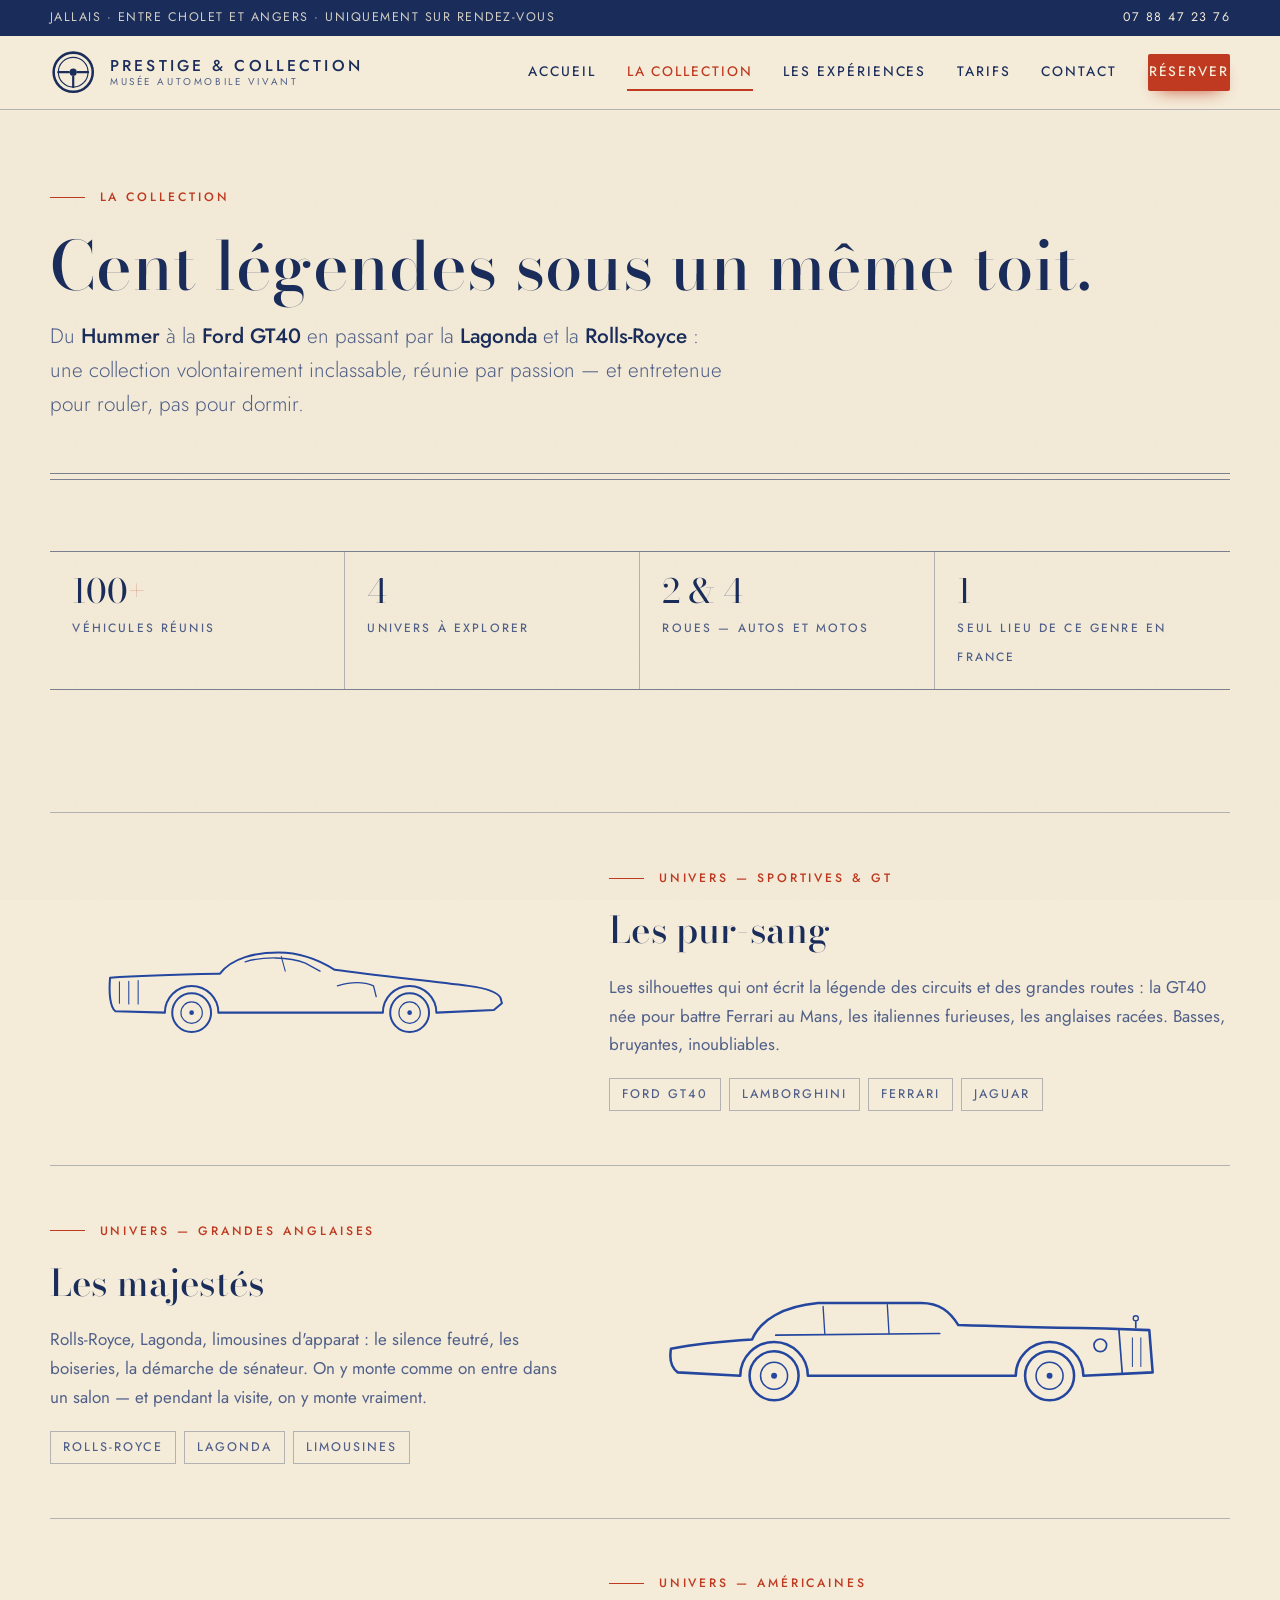
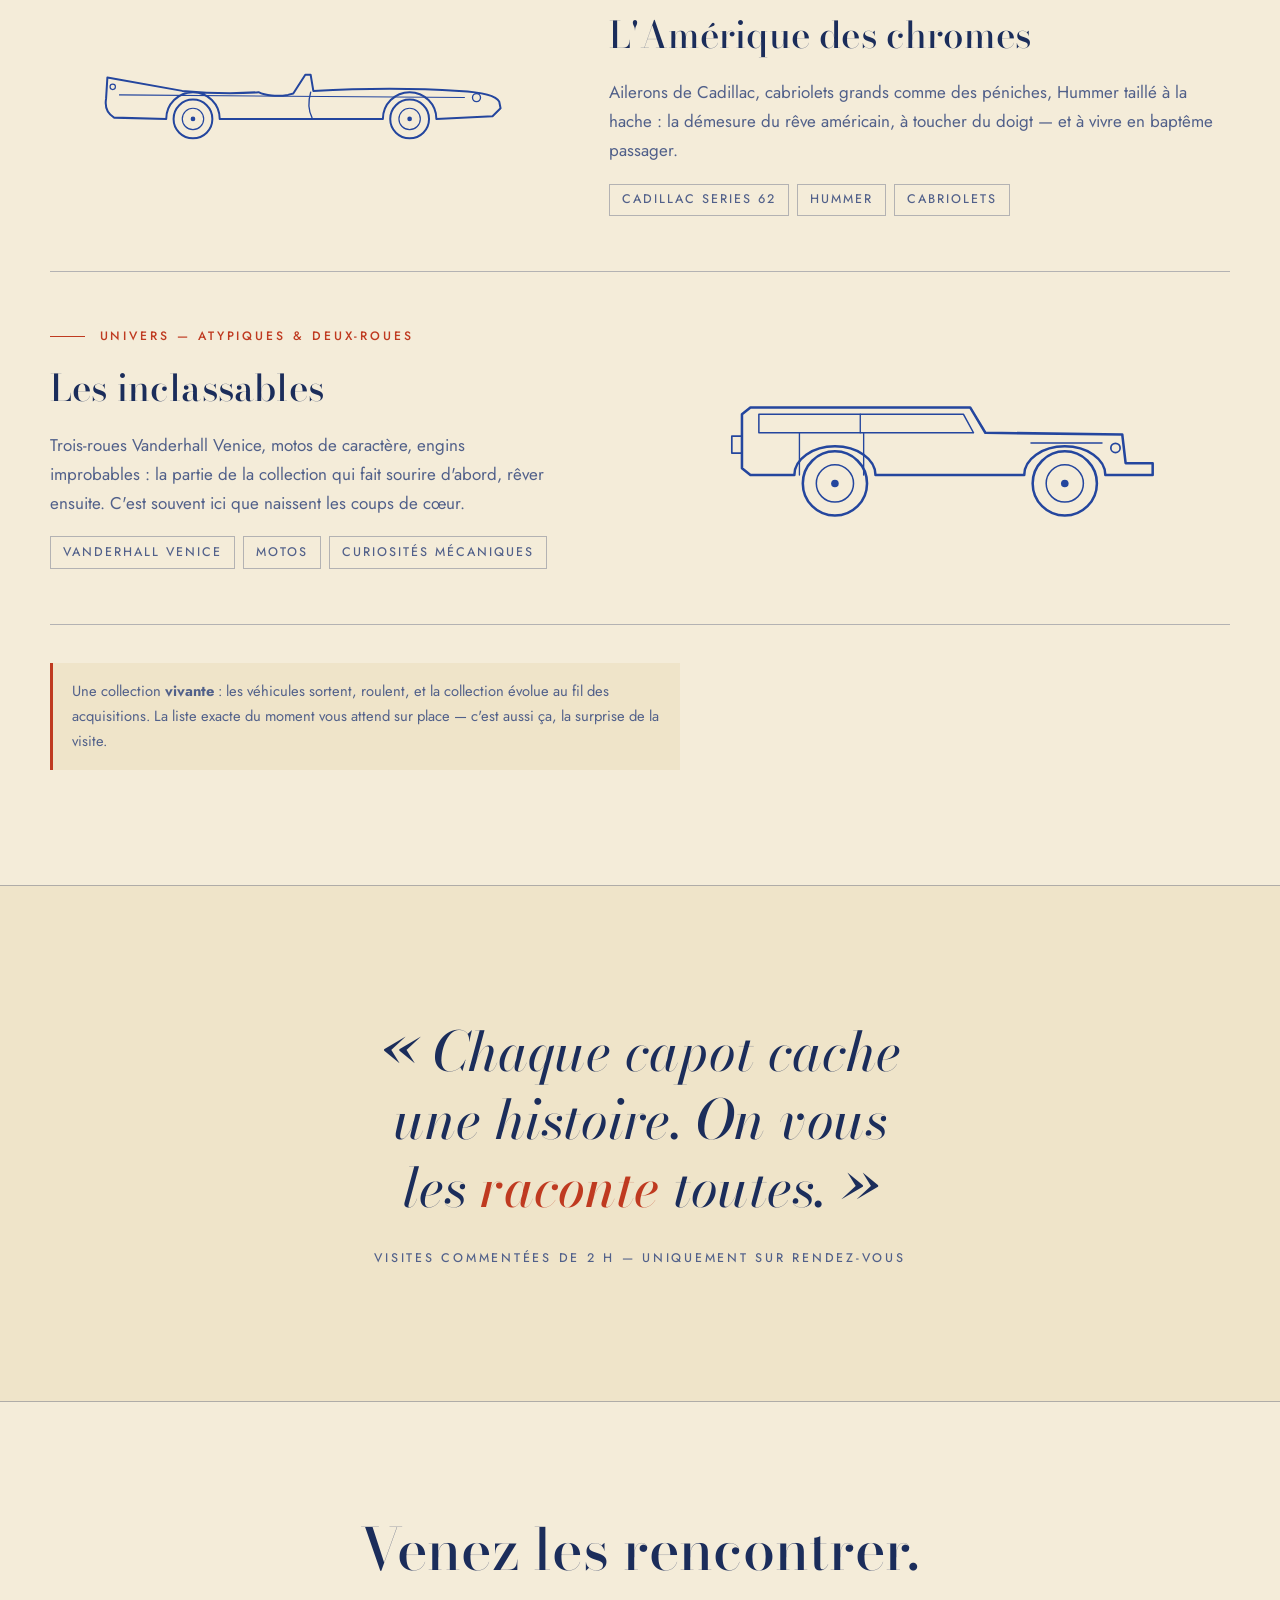
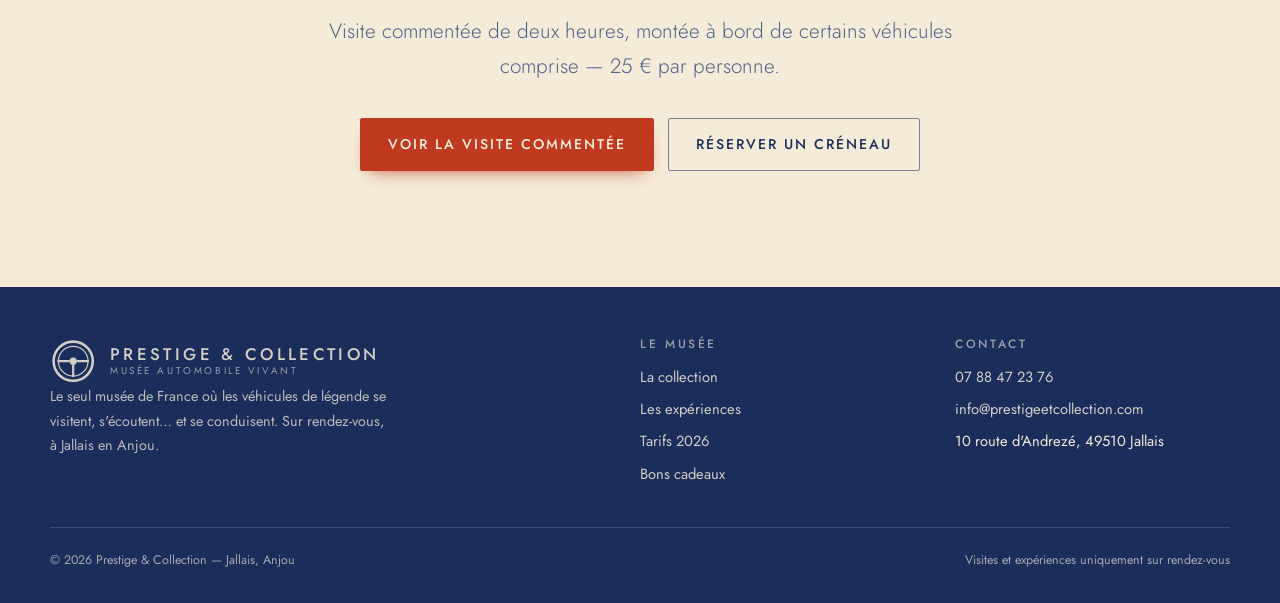
==== collection.html @ 9ab6e90e "Refonte complète du site : design « catalogue d'atelier » Site statique 5 pages (accueil, collection" ====
<!DOCTYPE html>
<html lang="fr">
<head>
  <meta charset="utf-8">
  <meta name="viewport" content="width=device-width, initial-scale=1">
  <title>La collection — Prestige &amp; Collection, plus de 100 véhicules de légende à Jallais</title>
  <meta name="description" content="Plus de 100 véhicules de légende et de collection réunis à Jallais : Ford GT40, Lamborghini, Ferrari, Rolls-Royce, Lagonda, Cadillac, Hummer, motos et curiosités. Une collection vivante, entretenue pour rouler.">
  <link rel="icon" href="assets/img/favicon.svg" type="image/svg+xml">
  <link rel="preconnect" href="https://fonts.googleapis.com">
  <link rel="preconnect" href="https://fonts.gstatic.com" crossorigin>
  <link rel="stylesheet" href="https://fonts.googleapis.com/css2?family=Bodoni+Moda:ital,opsz,wght@0,6..96,400..900;1,6..96,400..900&family=IBM+Plex+Mono:wght@400;500&family=Jost:ital,wght@0,300..600;1,300..600&display=swap">
  <link rel="stylesheet" href="assets/css/style.css">
</head>
<body>
<!-- ===================== SPRITE (dessins de la maison) ===================== -->
<div hidden>
<svg xmlns="http://www.w3.org/2000/svg" aria-hidden="true">
  <symbol id="pc-wheel" viewBox="0 0 64 64" fill="none" stroke="currentColor" stroke-linecap="round">
    <circle cx="32" cy="32" r="27" stroke-width="3.5"/>
    <circle cx="32" cy="32" r="20.5" stroke-width="1.6"/>
    <circle cx="32" cy="32" r="5" fill="currentColor" stroke="none"/>
    <line x1="11.5" y1="32" x2="26" y2="32" stroke-width="3"/>
    <line x1="38" y1="32" x2="52.5" y2="32" stroke-width="3"/>
    <line x1="32" y1="38" x2="32" y2="52.5" stroke-width="3"/>
  </symbol>
  <symbol id="art-route" viewBox="0 0 300 24" fill="none" stroke="currentColor">
    <path d="M 10 13 C 60 3, 95 21, 150 12 C 200 4, 245 18, 290 11" stroke-width="2.5" stroke-dasharray="1 8" stroke-linecap="round"/>
    <circle cx="7" cy="13" r="3.4" fill="currentColor" stroke="none"/>
    <circle cx="293" cy="11" r="3.4" fill="none" stroke-width="2"/>
  </symbol>
  <symbol id="car-roadster" viewBox="0 0 640 210" fill="none" stroke="currentColor" stroke-width="3" stroke-linecap="round" stroke-linejoin="round">
    <path d="M 22 112 C 42 98, 92 90, 148 86 C 186 83, 216 82, 238 81 C 252 88, 270 91, 288 88 L 298 86 L 318 56 L 328 56 L 332 82 C 392 76, 486 84, 562 96 C 596 102, 610 108, 614 118 C 616 124, 615 132, 610 138 L 604 144 L 516 146 A 42 42 0 0 0 428 146 L 186 146 A 42 42 0 0 0 98 146 L 34 142 C 24 138, 20 128, 22 112 Z"/>
    <path d="M 322 88 C 317 108, 317 126, 324 145" stroke-width="2"/>
    <path d="M 560 100 C 566 104, 570 110, 571 116" stroke-width="2"/>
    <path d="M 398 84 l 26 2 M 400 92 l 26 2" stroke-width="1.6"/>
    <path d="M 26 152 h -14" stroke-width="2.5"/>
    <circle cx="142" cy="146" r="30"/><circle cx="142" cy="146" r="17" stroke-width="1.8"/><circle cx="142" cy="146" r="3.5" fill="currentColor" stroke="none"/>
    <circle cx="472" cy="146" r="30"/><circle cx="472" cy="146" r="17" stroke-width="1.8"/><circle cx="472" cy="146" r="3.5" fill="currentColor" stroke="none"/>
  </symbol>
  <symbol id="car-racer" viewBox="0 0 640 210" fill="none" stroke="currentColor" stroke-width="3" stroke-linecap="round" stroke-linejoin="round">
    <path d="M 30 94 C 84 90, 140 89, 194 88 C 212 64, 248 56, 282 56 C 314 56, 344 68, 366 82 C 424 90, 502 98, 566 106 C 596 110, 610 116, 614 124 L 616 132 L 604 142 L 518 146 A 40 40 0 0 0 438 146 L 192 146 A 40 40 0 0 0 112 146 L 38 144 C 30 138, 28 116, 30 94 Z"/>
    <path d="M 232 70 C 258 62, 298 62, 322 72 L 344 84" stroke-width="2"/>
    <path d="M 286 62 L 292 84" stroke-width="1.6"/>
    <path d="M 370 106 C 390 100, 410 100, 424 106 L 428 122" stroke-width="2"/>
    <path d="M 44 100 v 32 M 58 99 v 34 M 72 98 v 35" stroke-width="1.6"/>
    <circle cx="152" cy="146" r="29"/><circle cx="152" cy="146" r="16" stroke-width="1.8"/><circle cx="152" cy="146" r="3.5" fill="currentColor" stroke="none"/>
    <circle cx="478" cy="146" r="29"/><circle cx="478" cy="146" r="16" stroke-width="1.8"/><circle cx="478" cy="146" r="3.5" fill="currentColor" stroke="none"/>
  </symbol>
  <symbol id="car-limo" viewBox="0 0 640 210" fill="none" stroke="currentColor" stroke-width="3" stroke-linecap="round" stroke-linejoin="round">
    <path d="M 26 118 C 56 112, 88 109, 122 107 C 132 84, 158 68, 200 64 L 322 64 C 344 64, 356 74, 366 90 C 424 92, 480 93, 540 94 L 592 96 L 596 146 L 514 150 A 40 40 0 0 0 434 150 L 188 150 A 40 40 0 0 0 108 150 L 34 146 C 26 140, 24 130, 26 118 Z"/>
    <path d="M 150 102 L 344 100" stroke-width="2"/>
    <path d="M 206 68 L 208 100 M 282 66 L 284 100" stroke-width="1.6"/>
    <path d="M 556 95 L 560 147" stroke-width="2"/>
    <path d="M 572 105 v 34 M 582 105 v 34" stroke-width="1.2"/>
    <path d="M 576 93 v -7" stroke-width="2"/>
    <circle cx="576" cy="82" r="3" stroke-width="1.6"/>
    <circle cx="534" cy="114" r="7.5" stroke-width="2"/>
    <circle cx="148" cy="150" r="29"/><circle cx="148" cy="150" r="16" stroke-width="1.8"/><circle cx="148" cy="150" r="3.5" fill="currentColor" stroke="none"/>
    <circle cx="474" cy="150" r="29"/><circle cx="474" cy="150" r="16" stroke-width="1.8"/><circle cx="474" cy="150" r="3.5" fill="currentColor" stroke="none"/>
  </symbol>
  <symbol id="car-cab" viewBox="0 0 640 210" fill="none" stroke="currentColor" stroke-width="3" stroke-linecap="round" stroke-linejoin="round">
    <path d="M 26 86 L 138 106 C 182 110, 222 110, 252 108 C 262 113, 280 115, 296 112 L 304 110 L 322 82 L 330 82 L 334 106 C 408 102, 490 102, 552 106 C 590 108, 608 114, 612 122 L 614 132 L 602 144 L 518 148 A 40 40 0 0 0 438 148 L 194 148 A 40 40 0 0 0 114 148 L 36 146 C 26 140, 22 130, 24 118 L 26 86 Z"/>
    <path d="M 44 112 L 560 116" stroke-width="1.6"/>
    <path d="M 330 108 C 326 122, 326 134, 332 146" stroke-width="2"/>
    <circle cx="34" cy="100" r="4" stroke-width="1.8"/>
    <circle cx="578" cy="116" r="6" stroke-width="2"/>
    <circle cx="154" cy="148" r="29"/><circle cx="154" cy="148" r="16" stroke-width="1.8"/><circle cx="154" cy="148" r="3.5" fill="currentColor" stroke="none"/>
    <circle cx="478" cy="148" r="29"/><circle cx="478" cy="148" r="16" stroke-width="1.8"/><circle cx="478" cy="148" r="3.5" fill="currentColor" stroke="none"/>
  </symbol>
  <symbol id="car-4x4" viewBox="0 0 640 210" fill="none" stroke="currentColor" stroke-width="3" stroke-linecap="round" stroke-linejoin="round">
    <path d="M 120 62 L 380 62 L 398 92 L 560 94 L 564 128 L 596 128 L 596 142 L 540 142 A 48 34 0 0 0 444 142 L 268 142 A 48 34 0 0 0 172 142 L 120 142 L 110 134 L 110 70 Z"/>
    <path d="M 130 70 L 372 70 L 384 92 L 130 92 Z" stroke-width="1.8"/>
    <path d="M 250 70 v 22" stroke-width="1.6"/>
    <path d="M 254 92 v 50 M 178 92 v 50" stroke-width="1.6"/>
    <path d="M 452 104 h 84" stroke-width="1.8"/>
    <circle cx="552" cy="110" r="5.5" stroke-width="2"/>
    <path d="M 110 96 h -12 v 20 h 12" stroke-width="2"/>
    <circle cx="220" cy="152" r="38"/><circle cx="220" cy="152" r="22" stroke-width="1.8"/><circle cx="220" cy="152" r="4.5" fill="currentColor" stroke="none"/>
    <circle cx="492" cy="152" r="38"/><circle cx="492" cy="152" r="22" stroke-width="1.8"/><circle cx="492" cy="152" r="4.5" fill="currentColor" stroke="none"/>
  </symbol>
</svg>
</div>

<a class="skip-link" href="#contenu">Aller au contenu</a>

<!-- ===================== BANDEAU + ENTÊTE ===================== -->
<div class="topbar">
  <div class="wrap">
    <span class="topbar-place">Jallais · entre Cholet et Angers · uniquement sur rendez-vous</span>
    <a href="tel:+33788472376">07 88 47 23 76</a>
  </div>
</div>

<header class="site-header">
  <div class="wrap">
    <a class="brand" href="index.html" aria-label="Prestige et Collection — accueil">
      <svg class="brand-mark" aria-hidden="true"><use href="#pc-wheel"/></svg>
      <span class="brand-name">Prestige &amp; Collection<small>Musée automobile vivant</small></span>
    </a>
    <button class="nav-toggle" aria-expanded="false" aria-controls="nav-principal">
      <span class="sr-only" hidden>Menu</span>
      <svg viewBox="0 0 24 24" fill="none" stroke="currentColor" stroke-width="2" stroke-linecap="round"><path d="M3 6h18M3 12h18M3 18h18"/></svg>
    </button>
    <nav class="site-nav" id="nav-principal" aria-label="Navigation principale">
      <a href="index.html">Accueil</a>
      <a href="collection.html" aria-current="page">La collection</a>
      <a href="experiences.html">Les expériences</a>
      <a href="tarifs.html">Tarifs</a>
      <a href="contact.html">Contact</a>
      <a class="btn btn-primary btn-small" href="contact.html">Réserver</a>
    </nav>
  </div>
</header>

<main id="contenu">
<section class="page-head">
  <div class="wrap">
    <p class="eyebrow">La collection</p>
    <h1>Cent légendes sous un même toit.</h1>
    <p class="lede">Du <strong>Hummer</strong> à la <strong>Ford GT40</strong> en passant par la <strong>Lagonda</strong> et la <strong>Rolls-Royce</strong> : une collection volontairement inclassable, réunie par passion — et entretenue pour rouler, pas pour dormir.</p>
    <hr class="rule-double">
  </div>
</section>

<section class="section-tight">
  <div class="wrap">
    <div class="hero-stats" style="margin-top:0;">
      <div><span class="stat-value">100<span style="color:var(--red)">+</span></span><br><span class="stat-label">Véhicules réunis</span></div>
      <div><span class="stat-value">4</span><br><span class="stat-label">Univers à explorer</span></div>
      <div><span class="stat-value">2 &amp; 4</span><br><span class="stat-label">Roues — autos et motos</span></div>
      <div><span class="stat-value">1</span><br><span class="stat-label">Seul lieu de ce genre en France</span></div>
    </div>
  </div>
</section>

<section class="section" style="padding-top: clamp(2rem, 4vw, 3.5rem);">
  <div class="wrap">
    <div class="universe reveal">
      <figure class="universe-art"><svg viewBox="0 0 640 210" aria-hidden="true"><use href="#car-racer"/></svg></figure>
      <div>
        <p class="eyebrow">Univers — sportives &amp; GT</p>
        <h3>Les pur-sang</h3>
        <p class="muted">Les silhouettes qui ont écrit la légende des circuits et des grandes routes : la GT40 née pour battre Ferrari au Mans, les italiennes furieuses, les anglaises racées. Basses, bruyantes, inoubliables.</p>
        <ul class="marques"><li>Ford GT40</li><li>Lamborghini</li><li>Ferrari</li><li>Jaguar</li></ul>
      </div>
    </div>
    <div class="universe reveal">
      <figure class="universe-art"><svg viewBox="0 0 640 210" aria-hidden="true"><use href="#car-limo"/></svg></figure>
      <div>
        <p class="eyebrow">Univers — grandes anglaises</p>
        <h3>Les majestés</h3>
        <p class="muted">Rolls-Royce, Lagonda, limousines d'apparat : le silence feutré, les boiseries, la démarche de sénateur. On y monte comme on entre dans un salon — et pendant la visite, on y monte vraiment.</p>
        <ul class="marques"><li>Rolls-Royce</li><li>Lagonda</li><li>Limousines</li></ul>
      </div>
    </div>
    <div class="universe reveal">
      <figure class="universe-art"><svg viewBox="0 0 640 210" aria-hidden="true"><use href="#car-cab"/></svg></figure>
      <div>
        <p class="eyebrow">Univers — américaines</p>
        <h3>L'Amérique des chromes</h3>
        <p class="muted">Ailerons de Cadillac, cabriolets grands comme des péniches, Hummer taillé à la hache : la démesure du rêve américain, à toucher du doigt — et à vivre en baptême passager.</p>
        <ul class="marques"><li>Cadillac Series 62</li><li>Hummer</li><li>Cabriolets</li></ul>
      </div>
    </div>
    <div class="universe reveal">
      <figure class="universe-art"><svg viewBox="0 0 640 210" aria-hidden="true"><use href="#car-4x4"/></svg></figure>
      <div>
        <p class="eyebrow">Univers — atypiques &amp; deux-roues</p>
        <h3>Les inclassables</h3>
        <p class="muted">Trois-roues Vanderhall Venice, motos de caractère, engins improbables : la partie de la collection qui fait sourire d'abord, rêver ensuite. C'est souvent ici que naissent les coups de cœur.</p>
        <ul class="marques"><li>Vanderhall Venice</li><li>Motos</li><li>Curiosités mécaniques</li></ul>
      </div>
    </div>

    <p class="note" style="margin-top: 2.4rem;">Une collection <strong>vivante</strong> : les véhicules sortent, roulent, et la collection évolue au fil des acquisitions. La liste exacte du moment vous attend sur place — c'est aussi ça, la surprise de la visite.</p>
  </div>
</section>

<div class="section-alt">
  <figure class="maxim wrap">
    <blockquote>«&nbsp;Chaque capot cache une histoire. On vous les <strong>raconte</strong> toutes.&nbsp;»</blockquote>
    <figcaption>Visites commentées de 2 h — uniquement sur rendez-vous</figcaption>
  </figure>
</div>

<section class="finale">
  <div class="wrap">
    <h2>Venez les rencontrer.</h2>
    <p class="lede" style="text-align:center;">Visite commentée de deux heures, montée à bord de certains véhicules comprise — 25&nbsp;€ par personne.</p>
    <div class="hero-actions">
      <a class="btn btn-primary" href="experiences.html#visite">Voir la visite commentée</a>
      <a class="btn btn-ghost" href="contact.html">Réserver un créneau</a>
    </div>
  </div>
</section>
</main>

<!-- ===================== PIED DE PAGE ===================== -->
<footer class="site-footer">
  <div class="wrap">
    <div class="footer-grid">
      <div class="footer-brand">
        <a class="brand" href="index.html" style="color:inherit;">
          <svg class="brand-mark" aria-hidden="true" style="color:inherit;"><use href="#pc-wheel"/></svg>
          <span class="brand-name">Prestige &amp; Collection<small style="color:inherit;opacity:.7;">Musée automobile vivant</small></span>
        </a>
        <p>Le seul musée de France où les véhicules de légende se visitent, s'écoutent… et se conduisent. Sur rendez-vous, à Jallais en Anjou.</p>
      </div>
      <div>
        <h4>Le musée</h4>
        <ul>
          <li><a href="collection.html">La collection</a></li>
          <li><a href="experiences.html">Les expériences</a></li>
          <li><a href="tarifs.html">Tarifs 2026</a></li>
          <li><a href="tarifs.html#bon-cadeau">Bons cadeaux</a></li>
        </ul>
      </div>
      <div>
        <h4>Contact</h4>
        <ul>
          <li><a href="tel:+33788472376">07 88 47 23 76</a></li>
          <li><a href="mailto:info@prestigeetcollection.com">info@prestigeetcollection.com</a></li>
          <li>10 route d'Andrezé, 49510 Jallais</li>
        </ul>
      </div>
    </div>
    <div class="footer-bottom">
      <span>© <span data-year>2026</span> Prestige &amp; Collection — Jallais, Anjou</span>
      <span>Visites et expériences uniquement sur rendez-vous</span>
    </div>
  </div>
</footer>

<script src="assets/js/main.js" defer></script>
</body>
</html>
---- assets/css/style.css ----
/* ==========================================================================
   PRESTIGE & COLLECTION — Le musée que l'on peut conduire
   Design « Catalogue d'atelier » : papier ivoire, encre bleu de France,
   rouge course en accent. Mode sombre : le cyanotype (blueprint de nuit).
   ========================================================================== */

/* ---------- Jetons ------------------------------------------------------ */

:root {
  /* Papier & encres — le catalogue (thème clair) */
  --paper:        #f4ecd9;
  --paper-raised: #efe4c9;
  --paper-deep:   #e9dcba;
  --ink:          #1b2d5b;
  --ink-soft:     #51608a;
  --ink-faint:    rgba(27, 45, 91, 0.38);
  --line:         rgba(27, 45, 91, 0.30);
  --line-strong:  rgba(27, 45, 91, 0.55);
  --blue:         #24469e;
  --red:          #bf3a20;
  --red-deep:     #a62f18;
  --on-red:       #f7f0dd;
  --roundel-face: #faf5e6;
  --shadow:       0 14px 34px -18px rgba(27, 45, 91, 0.45);
  --grain-opacity: 0.5;

  --font-display: "Bodoni Moda", "Bodoni MT", "Didot", Georgia, serif;
  --font-body:    "Jost", "Futura", "Century Gothic", "Segoe UI", sans-serif;
  --font-mono:    "IBM Plex Mono", ui-monospace, "SF Mono", Consolas, monospace;

  --measure: 62ch;
  --gutter: clamp(1.25rem, 4vw, 2.5rem);
  --section-pad: clamp(4rem, 9vw, 7.5rem);
  --radius: 2px;

  color-scheme: light;
}

/* Le cyanotype — thème sombre (choix système) */
@media (prefers-color-scheme: dark) {
  :root:not([data-theme="light"]) {
    --paper:        #0e1729;
    --paper-raised: #13203a;
    --paper-deep:   #182747;
    --ink:          #ece4cb;
    --ink-soft:     #a7b2d1;
    --ink-faint:    rgba(236, 228, 203, 0.38);
    --line:         rgba(236, 228, 203, 0.26);
    --line-strong:  rgba(236, 228, 203, 0.5);
    --blue:         #8ea6e0;
    --red:          #d95c40;
    --red-deep:     #c44a30;
    --on-red:       #14100c;
    --roundel-face: #101c34;
    --shadow:       0 16px 38px -18px rgba(0, 0, 0, 0.65);
    --grain-opacity: 0.35;
    color-scheme: dark;
  }
}

/* Le cyanotype — thème sombre (choix explicite) */
:root[data-theme="dark"] {
  --paper:        #0e1729;
  --paper-raised: #13203a;
  --paper-deep:   #182747;
  --ink:          #ece4cb;
  --ink-soft:     #a7b2d1;
  --ink-faint:    rgba(236, 228, 203, 0.38);
  --line:         rgba(236, 228, 203, 0.26);
  --line-strong:  rgba(236, 228, 203, 0.5);
  --blue:         #8ea6e0;
  --red:          #d95c40;
  --red-deep:     #c44a30;
  --on-red:       #14100c;
  --roundel-face: #101c34;
  --shadow:       0 16px 38px -18px rgba(0, 0, 0, 0.65);
  --grain-opacity: 0.35;
  color-scheme: dark;
}

/* ---------- Socle ------------------------------------------------------- */

*, *::before, *::after { box-sizing: border-box; }

html { scroll-behavior: smooth; }
@media (prefers-reduced-motion: reduce) {
  html { scroll-behavior: auto; }
  *, *::before, *::after {
    animation-duration: 0.01ms !important;
    animation-iteration-count: 1 !important;
    transition-duration: 0.01ms !important;
  }
}

body {
  margin: 0;
  background: var(--paper);
  color: var(--ink);
  font-family: var(--font-body);
  font-size: 1.0625rem;
  font-weight: 400;
  line-height: 1.7;
  -webkit-font-smoothing: antialiased;
  text-rendering: optimizeLegibility;
}

/* Grain de papier, très discret */
body::before {
  content: "";
  position: fixed;
  inset: 0;
  pointer-events: none;
  z-index: 4;
  opacity: var(--grain-opacity);
  background-image: url("data:image/svg+xml,%3Csvg xmlns='http://www.w3.org/2000/svg' width='120' height='120'%3E%3Cfilter id='n'%3E%3CfeTurbulence type='fractalNoise' baseFrequency='0.9' numOctaves='2'/%3E%3CfeColorMatrix values='0 0 0 0 0 0 0 0 0 0 0 0 0 0 0 0 0 0 0.035 0'/%3E%3C/filter%3E%3Crect width='120' height='120' filter='url(%23n)'/%3E%3C/svg%3E");
}

img, svg { max-width: 100%; height: auto; }

h1, h2, h3, h4 {
  font-family: var(--font-display);
  font-weight: 500;
  line-height: 1.08;
  margin: 0 0 0.6em;
  text-wrap: balance;
  letter-spacing: 0.005em;
}

p { margin: 0 0 1.1em; max-width: var(--measure); }
p:last-child { margin-bottom: 0; }

a { color: inherit; text-decoration-color: var(--ink-faint); text-underline-offset: 3px; }
a:hover { text-decoration-color: var(--red); }

:focus-visible {
  outline: 2px solid var(--red);
  outline-offset: 3px;
  border-radius: var(--radius);
}

::selection { background: var(--blue); color: var(--paper); }

.skip-link {
  position: absolute;
  left: -9999px;
  top: 0;
  z-index: 100;
  padding: 0.6rem 1rem;
  background: var(--ink);
  color: var(--paper);
  font-size: 0.9rem;
}
.skip-link:focus { left: 0.5rem; top: 0.5rem; }

.wrap {
  width: min(1180px, 100% - 2 * var(--gutter));
  margin-inline: auto;
}

/* ---------- Vocabulaire typographique ----------------------------------- */

.eyebrow {
  display: flex;
  align-items: center;
  gap: 0.9rem;
  margin: 0 0 1.4rem;
  font-family: var(--font-body);
  font-size: 0.76rem;
  font-weight: 500;
  letter-spacing: 0.24em;
  text-transform: uppercase;
  color: var(--red);
}
.eyebrow::before {
  content: "";
  width: 2.2rem;
  height: 1px;
  background: var(--red);
  flex: none;
}

.display-1 {
  font-size: clamp(2.9rem, 7.4vw, 5.6rem);
  font-weight: 475;
}
.display-2 { font-size: clamp(2.1rem, 4.4vw, 3.3rem); }
.display-3 { font-size: clamp(1.45rem, 2.4vw, 1.9rem); }

em, .swash { font-style: italic; }
.display-1 em, .display-2 em { color: var(--red); font-weight: 500; }

.lede {
  font-size: clamp(1.1rem, 1.7vw, 1.3rem);
  font-weight: 300;
  line-height: 1.65;
  color: var(--ink-soft);
  max-width: 56ch;
}
.lede strong { font-weight: 500; color: var(--ink); }

.spec {
  font-family: var(--font-mono);
  font-size: 0.8rem;
  font-variant-numeric: tabular-nums;
  letter-spacing: 0.02em;
}

/* ---------- Motifs de la maison ----------------------------------------- */

/* Filet double, façon cadre de carte routière */
.rule-double {
  border: 0;
  height: 7px;
  margin: 0;
  border-top: 1px solid var(--line-strong);
  border-bottom: 1px solid var(--line-strong);
  background: transparent;
}

/* Itinéraire pointillé, façon tracé sur carte Michelin */
.route {
  display: block;
  width: 100%;
  height: 14px;
  color: var(--red);
}

/* Cocarde de rallye */
.roundel {
  display: inline-grid;
  place-items: center;
  width: 3.1rem;
  height: 3.1rem;
  border-radius: 50%;
  background: var(--roundel-face);
  border: 1.5px solid var(--ink);
  box-shadow: inset 0 0 0 3px var(--roundel-face), inset 0 0 0 4.5px var(--ink-faint);
  font-family: var(--font-mono);
  font-weight: 500;
  font-size: 1.05rem;
  color: var(--red);
  flex: none;
}

/* Damier d'arrivée, hairline */
.checker {
  height: 7px;
  background-image:
    repeating-conic-gradient(var(--ink-faint) 0% 25%, transparent 0% 50%);
  background-size: 14px 14px;
  opacity: 0.6;
}

/* ---------- Bandeau supérieur & entête ---------------------------------- */

.topbar {
  background: var(--ink);
  color: var(--paper);
  font-size: 0.78rem;
  font-weight: 400;
  letter-spacing: 0.12em;
  text-transform: uppercase;
}
:root[data-theme="dark"] .topbar { background: var(--paper-raised); color: var(--ink); }
@media (prefers-color-scheme: dark) {
  :root:not([data-theme="light"]) .topbar { background: var(--paper-raised); color: var(--ink); }
}
.topbar .wrap {
  display: flex;
  justify-content: space-between;
  gap: 1rem;
  padding-block: 0.45rem;
}
.topbar a { text-decoration: none; }
.topbar a:hover { color: var(--red); }
.topbar .topbar-place { opacity: 0.85; }
@media (max-width: 640px) { .topbar .topbar-place { display: none; } }

.site-header {
  position: sticky;
  top: 0;
  z-index: 50;
  background: var(--paper);
  border-bottom: 1px solid var(--line);
  box-shadow: 0 1px 0 var(--paper), 0 4px 0 -3px var(--line);
  transition: box-shadow 0.25s ease;
}
.site-header.is-scrolled { box-shadow: var(--shadow); }

.site-header .wrap {
  display: flex;
  align-items: center;
  gap: 1.5rem;
  min-height: 4.6rem;
}

.brand {
  display: flex;
  align-items: center;
  gap: 0.85rem;
  text-decoration: none;
  margin-right: auto;
}
.brand-mark { flex: none; width: 2.9rem; height: 2.9rem; color: var(--ink); }
.brand-mark .brand-amp { color: var(--red); }
.brand-name {
  font-family: var(--font-body);
  font-weight: 500;
  font-size: 0.98rem;
  letter-spacing: 0.2em;
  text-transform: uppercase;
  line-height: 1.25;
}
.brand-name small {
  display: block;
  font-size: 0.62rem;
  font-weight: 400;
  letter-spacing: 0.26em;
  color: var(--ink-soft);
}

.site-nav { display: flex; align-items: center; gap: clamp(1rem, 2.4vw, 2rem); }
.site-nav a {
  font-size: 0.86rem;
  font-weight: 450;
  letter-spacing: 0.14em;
  text-transform: uppercase;
  text-decoration: none;
  padding: 0.35rem 0;
  border-bottom: 2px solid transparent;
}
.site-nav a:hover { border-bottom-color: var(--ink-faint); }
.site-nav a[aria-current="page"] { border-bottom-color: var(--red); color: var(--red); }

.nav-toggle {
  display: none;
  background: none;
  border: 1px solid var(--line-strong);
  border-radius: var(--radius);
  color: var(--ink);
  padding: 0.5rem 0.65rem;
  cursor: pointer;
}
.nav-toggle svg { display: block; width: 1.3rem; height: 1.3rem; }

@media (max-width: 900px) {
  .nav-toggle { display: block; }
  .site-nav {
    position: absolute;
    top: 100%;
    left: 0;
    right: 0;
    flex-direction: column;
    align-items: stretch;
    gap: 0;
    background: var(--paper);
    border-bottom: 1px solid var(--line-strong);
    box-shadow: var(--shadow);
    padding: 0.5rem var(--gutter) 1.25rem;
  }
  .site-nav[hidden] { display: none; }
  .site-nav a { padding: 0.8rem 0.25rem; border-bottom: 1px solid var(--line); }
  .site-nav .btn { margin-top: 1rem; justify-content: center; }
}

/* ---------- Boutons ------------------------------------------------------ */

.btn {
  display: inline-flex;
  align-items: center;
  justify-content: center;
  gap: 0.6rem;
  padding: 0.85rem 1.7rem;
  border: 1.5px solid transparent;
  border-radius: var(--radius);
  font-family: var(--font-body);
  font-size: 0.88rem;
  font-weight: 500;
  letter-spacing: 0.14em;
  text-transform: uppercase;
  text-decoration: none;
  cursor: pointer;
  transition: transform 0.15s ease, background-color 0.15s ease, color 0.15s ease, border-color 0.15s ease;
}
.btn:active { transform: translateY(1px); }

.btn-primary {
  background: var(--red);
  border-color: var(--red);
  color: var(--on-red);
  box-shadow: 0 8px 18px -10px var(--red);
}
.btn-primary:hover { background: var(--red-deep); border-color: var(--red-deep); }

.btn-ghost {
  background: transparent;
  border-color: var(--line-strong);
  color: var(--ink);
}
.btn-ghost:hover { border-color: var(--ink); background: var(--paper-raised); }

.btn-small { padding: 0.55rem 1.1rem; font-size: 0.78rem; }

/* ---------- Héros -------------------------------------------------------- */

.hero {
  position: relative;
  overflow: hidden;
  padding-block: clamp(3.5rem, 8vw, 6.5rem) 0;
}
.hero .wrap { position: relative; }

.hero-grid {
  display: grid;
  grid-template-columns: minmax(0, 1.05fr) minmax(0, 0.95fr);
  gap: clamp(2rem, 5vw, 4rem);
  align-items: center;
}
@media (max-width: 900px) { .hero-grid { grid-template-columns: 1fr; } }

.hero h1 { margin-bottom: 1.4rem; }
.hero .lede { margin-bottom: 2.2rem; }

.hero-actions { display: flex; flex-wrap: wrap; gap: 0.9rem; margin-bottom: 2.8rem; }

.hero-art { position: relative; color: var(--blue); }
.hero-art .car-drawing { width: 100%; }
.hero-art figcaption {
  display: flex;
  justify-content: space-between;
  gap: 1rem;
  margin-top: 0.9rem;
  padding-top: 0.7rem;
  border-top: 1px solid var(--line);
  color: var(--ink-soft);
}

.hero-stats {
  display: grid;
  grid-template-columns: repeat(auto-fit, minmax(150px, 1fr));
  border-top: 1px solid var(--line-strong);
  border-bottom: 1px solid var(--line-strong);
  margin-top: clamp(2.5rem, 5vw, 4rem);
}
.hero-stats > div {
  padding: 1.3rem 1.4rem 1.2rem;
  border-right: 1px solid var(--line);
}
.hero-stats > div:last-child { border-right: 0; }
.hero-stats .stat-value {
  font-family: var(--font-display);
  font-size: clamp(1.7rem, 2.6vw, 2.3rem);
  line-height: 1.1;
}
.hero-stats .stat-label {
  font-size: 0.75rem;
  font-weight: 450;
  letter-spacing: 0.18em;
  text-transform: uppercase;
  color: var(--ink-soft);
}
@media (max-width: 640px) {
  .hero-stats { grid-template-columns: 1fr 1fr; }
  .hero-stats > div:nth-child(2n) { border-right: 0; }
  .hero-stats > div:nth-child(-n+2) { border-bottom: 1px solid var(--line); }
}

/* ---------- Sections ----------------------------------------------------- */

.section { padding-block: var(--section-pad); }
.section-tight { padding-block: calc(var(--section-pad) * 0.62); }

.section-head { max-width: 46rem; margin-bottom: clamp(2.2rem, 5vw, 3.6rem); }
.section-head p { color: var(--ink-soft); }

.section-alt { background: var(--paper-raised); border-block: 1px solid var(--line); }

/* ---------- Planches (cartes du catalogue) ------------------------------- */

.plates {
  display: grid;
  gap: clamp(1.1rem, 2.5vw, 1.8rem);
  grid-template-columns: repeat(auto-fit, minmax(min(255px, 100%), 1fr));
}

.plate {
  position: relative;
  display: flex;
  flex-direction: column;
  background: var(--paper);
  border: 1px solid var(--line-strong);
  box-shadow: inset 0 0 0 4px var(--paper), inset 0 0 0 5px var(--line);
  padding: 1.9rem 1.6rem 1.6rem;
  transition: transform 0.25s ease, box-shadow 0.25s ease;
}
.plate:hover {
  transform: translateY(-4px);
  box-shadow: inset 0 0 0 4px var(--paper), inset 0 0 0 5px var(--line), var(--shadow);
}

.plate-figure {
  color: var(--blue);
  margin: 0 0 1.2rem;
  padding-bottom: 1.1rem;
  border-bottom: 1px dashed var(--line);
}
.plate h3 { font-size: 1.42rem; margin-bottom: 0.45rem; }
.plate p { font-size: 0.98rem; color: var(--ink-soft); }

.plate-meta {
  display: flex;
  flex-wrap: wrap;
  gap: 0.45rem;
  margin: 0.9rem 0 1.2rem;
  padding: 0;
  list-style: none;
}
.plate-meta li {
  font-family: var(--font-mono);
  font-size: 0.72rem;
  letter-spacing: 0.03em;
  font-variant-numeric: tabular-nums;
  padding: 0.22rem 0.6rem;
  border: 1px solid var(--line);
  border-radius: 99px;
  color: var(--ink-soft);
  white-space: nowrap;
}
.plate-meta li.is-price { border-color: var(--red); color: var(--red); font-weight: 500; }

.plate-cta {
  margin-top: auto;
  align-self: flex-start;
  font-size: 0.82rem;
  font-weight: 500;
  letter-spacing: 0.14em;
  text-transform: uppercase;
  text-decoration: none;
  color: var(--red);
  border-bottom: 1.5px solid currentColor;
  padding-bottom: 0.15rem;
}
.plate-cta:hover { color: var(--red-deep); }

.plate-no {
  position: absolute;
  top: 0.95rem;
  right: 0.95rem;
  font-family: var(--font-mono);
  font-size: 0.7rem;
  letter-spacing: 0.1em;
  color: var(--ink-faint);
}

/* ---------- Manifeste (3 vérités) ---------------------------------------- */

.credo {
  display: grid;
  grid-template-columns: repeat(auto-fit, minmax(min(260px, 100%), 1fr));
  gap: clamp(1.8rem, 4vw, 3rem);
}
.credo article { border-top: 2px solid var(--ink); padding-top: 1.3rem; }
.credo h3 { font-size: 1.5rem; }
.credo h3 em { color: var(--red); }
.credo p { font-size: 0.99rem; color: var(--ink-soft); }

/* ---------- Univers de la collection ------------------------------------- */

.universe {
  display: grid;
  grid-template-columns: minmax(0, 0.9fr) minmax(0, 1.1fr);
  gap: clamp(1.6rem, 4vw, 3.5rem);
  align-items: center;
  padding-block: clamp(2.2rem, 4.5vw, 3.4rem);
  border-top: 1px solid var(--line);
}
.universe:last-of-type { border-bottom: 1px solid var(--line); }
.universe:nth-child(even) .universe-art { order: 2; }
@media (max-width: 820px) {
  .universe { grid-template-columns: 1fr; }
  .universe:nth-child(even) .universe-art { order: 0; }
}

.universe-art { color: var(--blue); }
.universe h3 { font-size: clamp(1.7rem, 3vw, 2.3rem); }
.universe .marques {
  margin: 1rem 0 0;
  padding: 0;
  list-style: none;
  display: flex;
  flex-wrap: wrap;
  gap: 0.5rem 0.5rem;
}
.universe .marques li {
  font-size: 0.78rem;
  font-weight: 450;
  letter-spacing: 0.16em;
  text-transform: uppercase;
  padding: 0.3rem 0.75rem;
  border: 1px solid var(--line);
  color: var(--ink-soft);
}

/* ---------- Maxime de la maison ------------------------------------------ */

.maxim {
  text-align: center;
  padding-block: var(--section-pad);
}
.maxim blockquote {
  margin: 0 auto;
  max-width: 22ch;
  font-family: var(--font-display);
  font-style: italic;
  font-weight: 450;
  font-size: clamp(1.9rem, 4.6vw, 3.4rem);
  line-height: 1.25;
  text-wrap: balance;
}
.maxim blockquote strong { color: var(--red); font-weight: 500; font-style: italic; }
.maxim figcaption {
  margin-top: 1.6rem;
  font-size: 0.78rem;
  font-weight: 450;
  letter-spacing: 0.22em;
  text-transform: uppercase;
  color: var(--ink-soft);
}

/* ---------- Déroulé (étapes numérotées) ----------------------------------- */

.steps {
  counter-reset: step;
  display: grid;
  grid-template-columns: repeat(auto-fit, minmax(min(230px, 100%), 1fr));
  gap: clamp(1.5rem, 3vw, 2.4rem);
  margin: 0;
  padding: 0;
  list-style: none;
}
.steps li { position: relative; padding-top: 0.4rem; }
.steps .roundel { margin-bottom: 1rem; }
.steps h3, .steps h4 { font-size: 1.28rem; margin-bottom: 0.4rem; }
.steps p { font-size: 0.96rem; color: var(--ink-soft); }

/* ---------- Barème (tableau des tarifs) ----------------------------------- */

.price-table-wrap { overflow-x: auto; border: 1px solid var(--line-strong); }
table.price-table {
  width: 100%;
  min-width: 640px;
  border-collapse: collapse;
  background: var(--paper);
}
.price-table caption {
  caption-side: top;
  text-align: left;
  padding: 1.1rem 1.3rem;
  font-family: var(--font-display);
  font-size: 1.35rem;
  border-bottom: 1px solid var(--line-strong);
  background: var(--paper-raised);
}
.price-table th, .price-table td {
  padding: 1rem 1.3rem;
  text-align: left;
  border-bottom: 1px solid var(--line);
  vertical-align: top;
}
.price-table thead th {
  font-size: 0.72rem;
  font-weight: 500;
  letter-spacing: 0.2em;
  text-transform: uppercase;
  color: var(--ink-soft);
  border-bottom: 1px solid var(--line-strong);
}
.price-table tbody tr:last-child td { border-bottom: 0; }
.price-table tbody th { font-weight: 450; font-size: 1.02rem; }
.price-table tbody th small {
  display: block;
  font-size: 0.82rem;
  font-weight: 400;
  color: var(--ink-soft);
}
.price-table td.num {
  font-family: var(--font-mono);
  font-variant-numeric: tabular-nums;
  font-size: 0.92rem;
  white-space: nowrap;
}
.price-table .price {
  font-family: var(--font-display);
  font-size: 1.45rem;
  color: var(--red);
  white-space: nowrap;
}
.price-table .price small { font-family: var(--font-body); font-size: 0.72rem; color: var(--ink-soft); }

.fineprint { font-size: 0.85rem; color: var(--ink-soft); max-width: 70ch; }

/* ---------- Fiche pratique / contact --------------------------------------- */

.contact-grid {
  display: grid;
  grid-template-columns: minmax(0, 1fr) minmax(0, 1fr);
  gap: clamp(1.6rem, 4vw, 3rem);
  align-items: start;
}
@media (max-width: 820px) { .contact-grid { grid-template-columns: 1fr; } }

.info-card {
  background: var(--paper);
  border: 1px solid var(--line-strong);
  box-shadow: inset 0 0 0 4px var(--paper), inset 0 0 0 5px var(--line);
  padding: 1.8rem 1.7rem;
}
.info-card h3 { font-size: 1.35rem; margin-bottom: 1rem; }
.info-card dl { margin: 0; display: grid; gap: 0.9rem; }
.info-card dt {
  font-size: 0.72rem;
  font-weight: 500;
  letter-spacing: 0.2em;
  text-transform: uppercase;
  color: var(--ink-soft);
}
.info-card dd { margin: 0.1rem 0 0; font-size: 1.02rem; }
.info-card dd a { text-decoration: none; border-bottom: 1px solid var(--ink-faint); }
.info-card dd a:hover { border-bottom-color: var(--red); color: var(--red); }
.info-card .phone-big {
  font-family: var(--font-display);
  font-size: 1.7rem;
  font-variant-numeric: tabular-nums;
}

/* Formulaire */
.form-grid { display: grid; gap: 1.1rem; }
.form-grid label {
  display: grid;
  gap: 0.35rem;
  font-size: 0.78rem;
  font-weight: 500;
  letter-spacing: 0.16em;
  text-transform: uppercase;
  color: var(--ink-soft);
}
.form-grid input, .form-grid select, .form-grid textarea {
  font: inherit;
  font-size: 1rem;
  color: var(--ink);
  background: var(--paper);
  border: 1px solid var(--line-strong);
  border-radius: var(--radius);
  padding: 0.7rem 0.85rem;
}
.form-grid textarea { resize: vertical; min-height: 7.5rem; }
.form-grid input:focus, .form-grid select:focus, .form-grid textarea:focus {
  outline: 2px solid var(--blue);
  outline-offset: 1px;
}
.form-hint { font-size: 0.82rem; color: var(--ink-soft); }

/* ---------- FAQ ------------------------------------------------------------ */

.faq { border-top: 1px solid var(--line-strong); }
.faq details { border-bottom: 1px solid var(--line); }
.faq summary {
  cursor: pointer;
  list-style: none;
  display: flex;
  justify-content: space-between;
  align-items: baseline;
  gap: 1rem;
  padding: 1.15rem 0.2rem;
  font-family: var(--font-display);
  font-size: 1.22rem;
}
.faq summary::-webkit-details-marker { display: none; }
.faq summary::after {
  content: "+";
  font-family: var(--font-mono);
  color: var(--red);
  flex: none;
}
.faq details[open] summary::after { content: "–"; }
.faq details > div { padding: 0 0.2rem 1.3rem; color: var(--ink-soft); }

/* ---------- Appel final ----------------------------------------------------- */

.finale {
  text-align: center;
  padding-block: var(--section-pad);
}
.finale h2 { font-size: clamp(2.2rem, 5vw, 3.6rem); max-width: 18ch; margin-inline: auto; }
.finale .lede { margin: 0 auto 2.2rem; }
.finale .hero-actions { justify-content: center; margin-bottom: 0; }

/* ---------- Pied de page ----------------------------------------------------- */

.site-footer {
  background: var(--ink);
  color: var(--paper);
  padding-block: 3.2rem 2rem;
  font-size: 0.92rem;
}
:root[data-theme="dark"] .site-footer { background: var(--paper-raised); color: var(--ink); border-top: 1px solid var(--line); }
@media (prefers-color-scheme: dark) {
  :root:not([data-theme="light"]) .site-footer { background: var(--paper-raised); color: var(--ink); border-top: 1px solid var(--line); }
}
.site-footer a { text-decoration: none; opacity: 0.85; }
.site-footer a:hover { opacity: 1; color: var(--red); }
.footer-grid {
  display: grid;
  grid-template-columns: 2fr 1fr 1fr;
  gap: 2.5rem;
  margin-bottom: 2.5rem;
}
@media (max-width: 820px) { .footer-grid { grid-template-columns: 1fr; gap: 1.8rem; } }
.footer-grid h4 {
  font-family: var(--font-body);
  font-size: 0.75rem;
  font-weight: 500;
  letter-spacing: 0.22em;
  text-transform: uppercase;
  opacity: 0.6;
  margin-bottom: 0.9rem;
}
.footer-grid ul { margin: 0; padding: 0; list-style: none; display: grid; gap: 0.45rem; }
.footer-brand .brand-name { font-size: 1.05rem; }
.footer-brand p { opacity: 0.75; font-size: 0.9rem; max-width: 38ch; }
.footer-bottom {
  display: flex;
  flex-wrap: wrap;
  justify-content: space-between;
  gap: 0.8rem;
  padding-top: 1.4rem;
  border-top: 1px solid color-mix(in srgb, currentColor 25%, transparent);
  font-size: 0.78rem;
  opacity: 0.65;
}

/* ---------- Apparitions au défilement --------------------------------------- */

.reveal {
  opacity: 0;
  transform: translateY(18px);
  transition: opacity 0.7s ease, transform 0.7s ease;
}
.reveal.is-visible { opacity: 1; transform: none; }
@media (prefers-reduced-motion: reduce) {
  .reveal { opacity: 1; transform: none; }
}

/* ---------- Bandeau annonce (bon cadeau) ------------------------------------- */

.gift-band {
  background: var(--red);
  color: var(--on-red);
}
.gift-band .wrap {
  display: flex;
  flex-wrap: wrap;
  align-items: center;
  justify-content: space-between;
  gap: 1.2rem;
  padding-block: 1.9rem;
}
.gift-band h2 {
  font-size: clamp(1.5rem, 3vw, 2.1rem);
  margin: 0;
}
.gift-band p { margin: 0.2rem 0 0; opacity: 0.9; font-size: 0.98rem; }
.gift-band .btn {
  background: var(--on-red);
  color: var(--red-deep);
  border-color: var(--on-red);
}
.gift-band .btn:hover { transform: translateY(-1px); }

/* ---------- Page d'intérieur : entête de page --------------------------------- */

.page-head { padding-block: clamp(3rem, 6vw, 4.8rem) 0; }
.page-head h1 { font-size: clamp(2.4rem, 5.6vw, 4.2rem); margin-bottom: 1rem; }
.page-head .lede { margin-bottom: 0; }
.page-head .rule-double { margin-top: clamp(2rem, 4.5vw, 3.2rem); }

/* Fiches d'expérience détaillées */
.xp {
  display: grid;
  grid-template-columns: minmax(0, 1fr) minmax(0, 1.35fr);
  gap: clamp(1.6rem, 4vw, 3.4rem);
  padding-block: clamp(2.4rem, 5vw, 3.8rem);
  border-top: 1px solid var(--line);
}
.xp:first-of-type { border-top: 0; }
@media (max-width: 860px) { .xp { grid-template-columns: 1fr; } }
.xp-side { color: var(--blue); }
.xp-side .xp-fiche {
  margin-top: 1.2rem;
  border: 1px solid var(--line-strong);
  background: var(--paper);
  padding: 1.2rem 1.25rem;
  color: var(--ink);
}
.xp-fiche dl {
  margin: 0;
  display: grid;
  grid-template-columns: auto 1fr;
  gap: 0.45rem 1.1rem;
  font-size: 0.9rem;
}
.xp-fiche dt {
  font-family: var(--font-mono);
  font-size: 0.7rem;
  letter-spacing: 0.08em;
  text-transform: uppercase;
  color: var(--ink-soft);
  padding-top: 0.15rem;
}
.xp-fiche dd { margin: 0; font-variant-numeric: tabular-nums; }
.xp-fiche .price { font-family: var(--font-display); font-size: 1.5rem; color: var(--red); }
.xp h2 { font-size: clamp(1.9rem, 3.4vw, 2.6rem); }
.xp h3 { font-size: 1.15rem; margin: 1.6rem 0 0.7rem; }
.xp ul.xp-points { margin: 0; padding-left: 1.1rem; color: var(--ink-soft); }
.xp ul.xp-points li { margin-bottom: 0.35rem; }
.xp .hero-actions { margin: 1.8rem 0 0; }

/* Note encadrée */
.note {
  border-left: 3px solid var(--red);
  background: var(--paper-raised);
  padding: 1rem 1.2rem;
  font-size: 0.92rem;
  color: var(--ink-soft);
  max-width: 70ch;
}

/* Utilitaires */
.mt-0 { margin-top: 0; }
.mb-2 { margin-bottom: 2rem; }
.center { text-align: center; }
.muted { color: var(--ink-soft); }
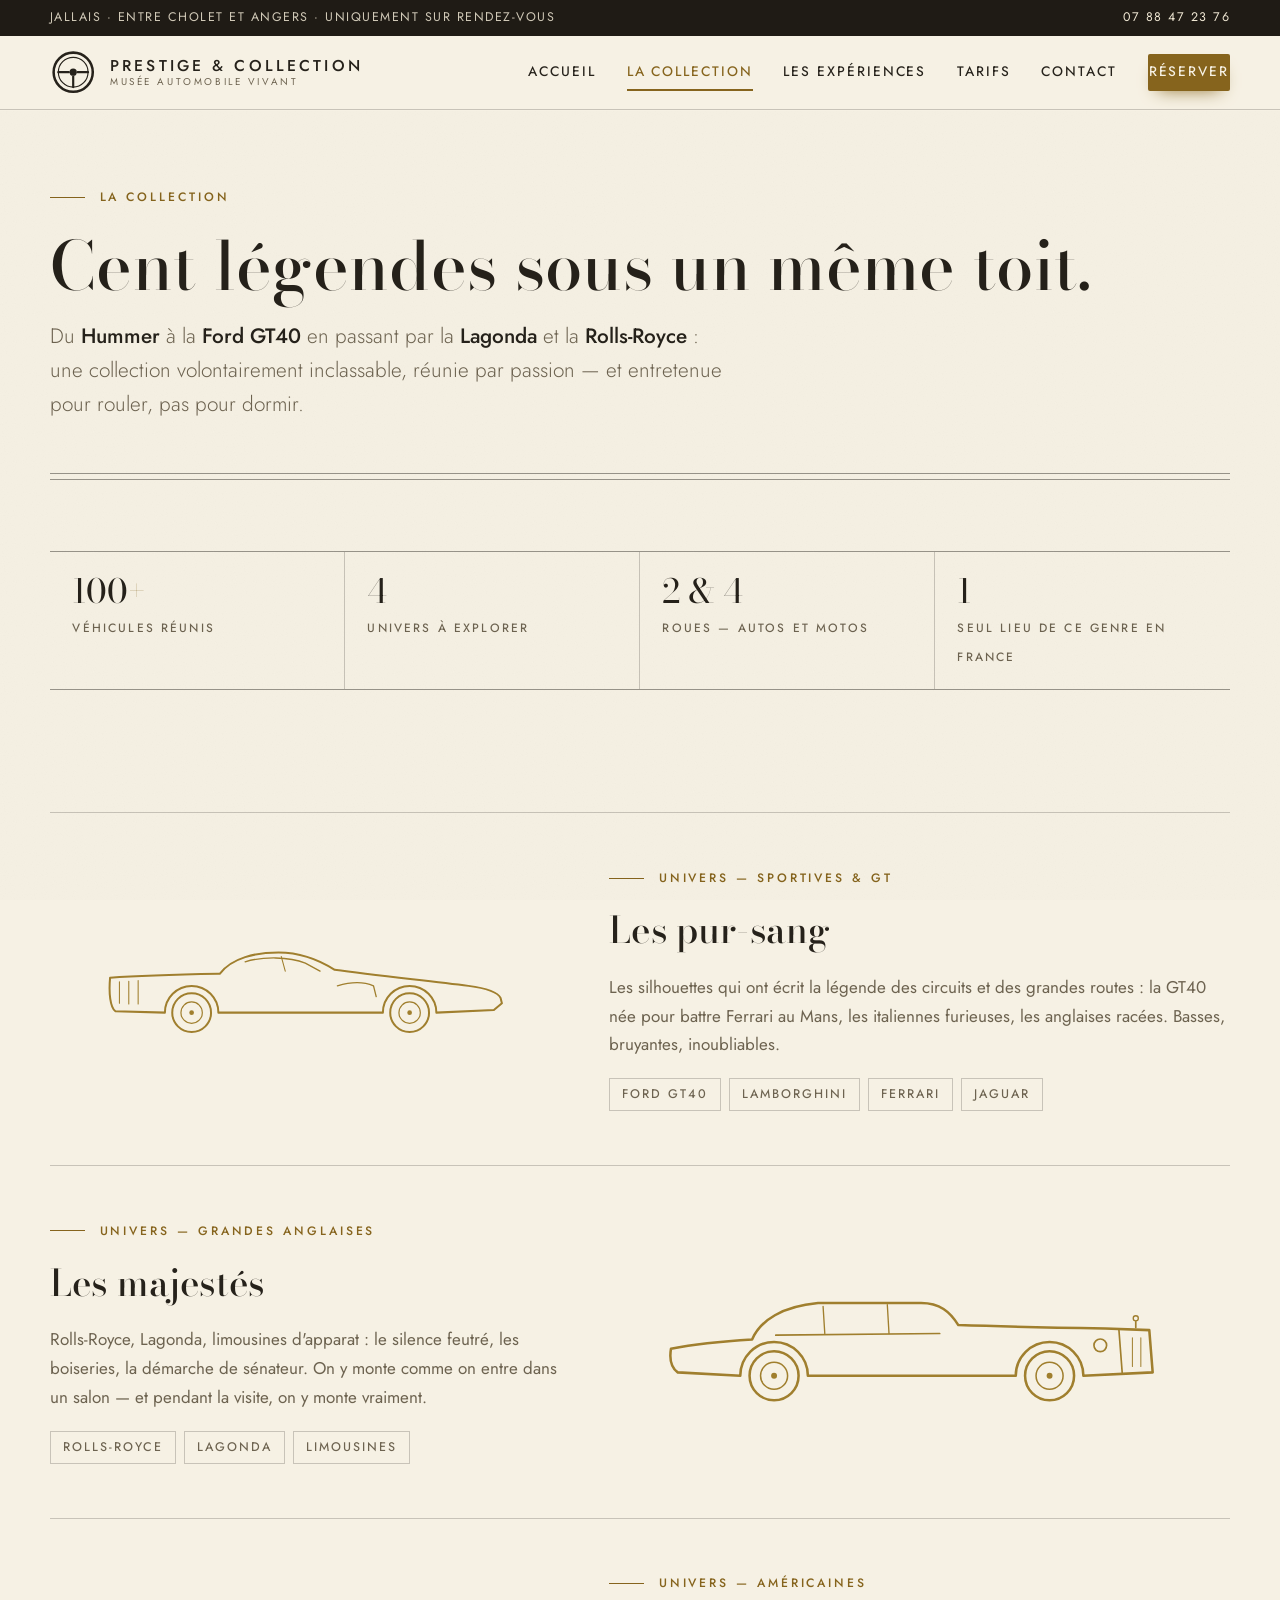
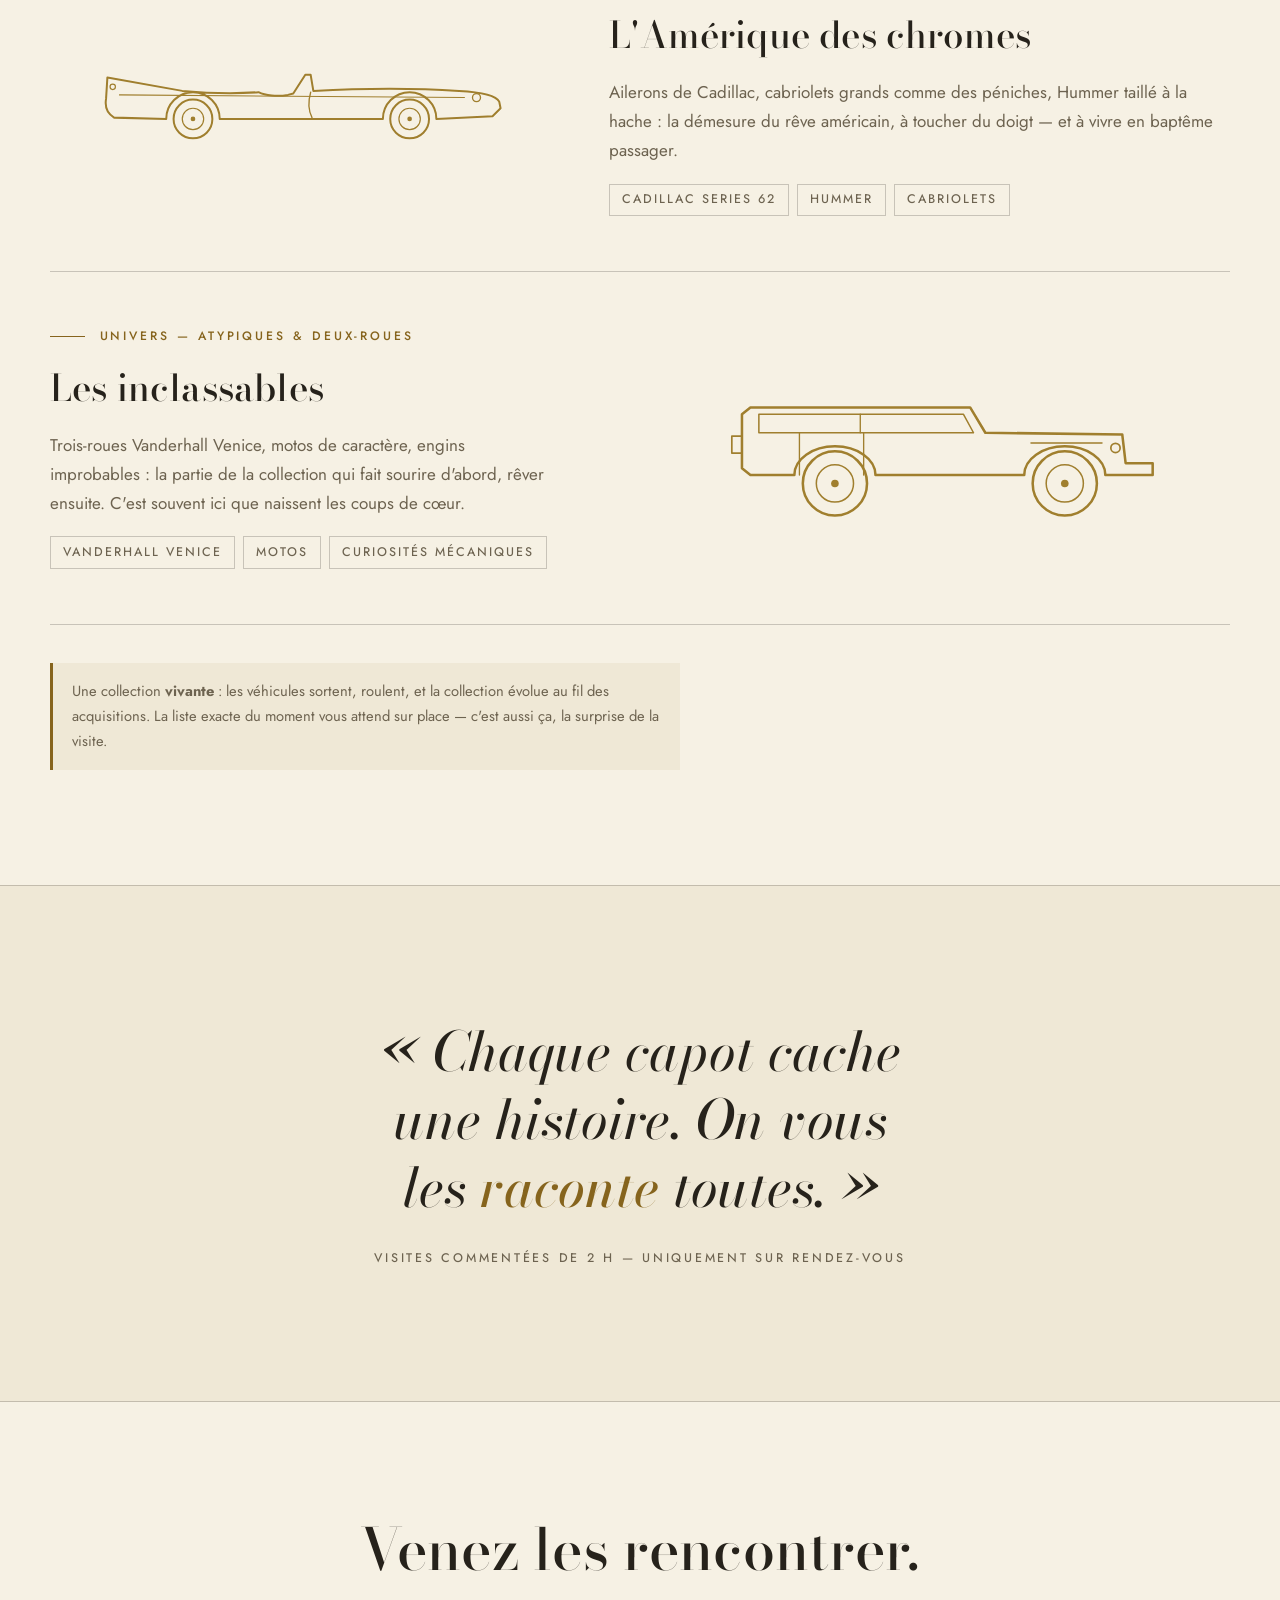
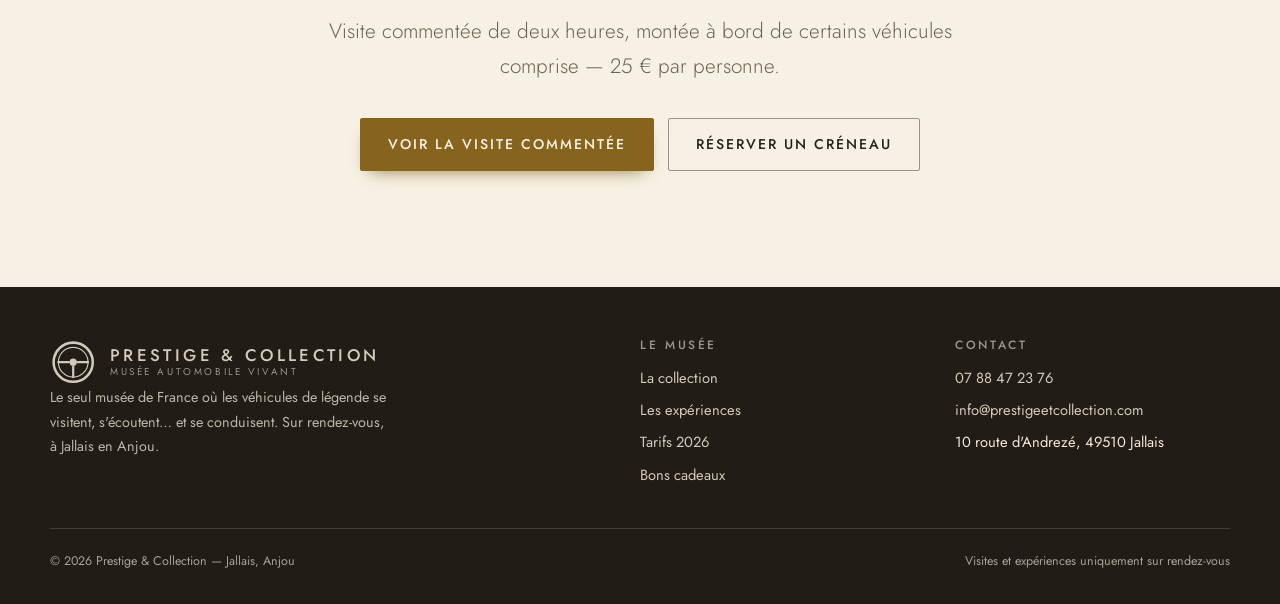
==== commit fa4778ae: "Nouvelle palette « noir & or champagne » - Thème sombre par défaut : anthracite chaud, textes ivoire" ====
--- a/collection.html
+++ b/collection.html
@@ -125,7 +125,7 @@
 <section class="section-tight">
   <div class="wrap">
     <div class="hero-stats" style="margin-top:0;">
-      <div><span class="stat-value">100<span style="color:var(--red)">+</span></span><br><span class="stat-label">Véhicules réunis</span></div>
+      <div><span class="stat-value">100<span style="color:var(--accent)">+</span></span><br><span class="stat-label">Véhicules réunis</span></div>
       <div><span class="stat-value">4</span><br><span class="stat-label">Univers à explorer</span></div>
       <div><span class="stat-value">2 &amp; 4</span><br><span class="stat-label">Roues — autos et motos</span></div>
       <div><span class="stat-value">1</span><br><span class="stat-label">Seul lieu de ce genre en France</span></div>
--- a/assets/css/style.css
+++ b/assets/css/style.css
@@ -1,28 +1,30 @@
 /* ==========================================================================
    PRESTIGE & COLLECTION — Le musée que l'on peut conduire
-   Design « Catalogue d'atelier » : papier ivoire, encre bleu de France,
-   rouge course en accent. Mode sombre : le cyanotype (blueprint de nuit).
+   Design « La nuit à l'atelier » : anthracite chaud, ivoire, or champagne —
+   les dessins des voitures en gravures dorées. Thème clair : ivoire & bronze.
    ========================================================================== */
 
 /* ---------- Jetons ------------------------------------------------------ */
 
 :root {
-  /* Papier & encres — le catalogue (thème clair) */
-  --paper:        #f4ecd9;
-  --paper-raised: #efe4c9;
-  --paper-deep:   #e9dcba;
-  --ink:          #1b2d5b;
-  --ink-soft:     #51608a;
-  --ink-faint:    rgba(27, 45, 91, 0.38);
-  --line:         rgba(27, 45, 91, 0.30);
-  --line-strong:  rgba(27, 45, 91, 0.55);
-  --blue:         #24469e;
-  --red:          #bf3a20;
-  --red-deep:     #a62f18;
-  --on-red:       #f7f0dd;
-  --roundel-face: #faf5e6;
-  --shadow:       0 14px 34px -18px rgba(27, 45, 91, 0.45);
-  --grain-opacity: 0.5;
+  /* L'écrin — la nuit à l'atelier (thème sombre, par défaut) */
+  --paper:        #161412;
+  --paper-raised: #1d1a16;
+  --paper-deep:   #262019;
+  --ink:          #efe7d5;
+  --ink-soft:     #b0a58f;
+  --ink-faint:    rgba(239, 231, 213, 0.35);
+  --line:         rgba(239, 231, 213, 0.16);
+  --line-strong:  rgba(239, 231, 213, 0.34);
+  --draw:         #d3b06a;
+  --accent:       #c9a55b;
+  --accent-deep:  #b8944d;
+  --on-accent:    #17130e;
+  --roundel-face: #1d1a16;
+  --bar-bg:       #0e0d0b;
+  --bar-ink:      #e6dcc4;
+  --shadow:       0 18px 40px -18px rgba(0, 0, 0, 0.75);
+  --grain-opacity: 0.4;
 
   --font-display: "Bodoni Moda", "Bodoni MT", "Didot", Georgia, serif;
   --font-body:    "Jost", "Futura", "Century Gothic", "Segoe UI", sans-serif;
@@ -33,49 +35,53 @@
   --section-pad: clamp(4rem, 9vw, 7.5rem);
   --radius: 2px;
 
+  color-scheme: dark;
+}
+
+/* Ivoire & bronze — thème clair (choix système) */
+@media (prefers-color-scheme: light) {
+  :root:not([data-theme="dark"]) {
+    --paper:        #f6f1e4;
+    --paper-raised: #efe8d6;
+    --paper-deep:   #e8ddc4;
+    --ink:          #26221b;
+    --ink-soft:     #6d6350;
+    --ink-faint:    rgba(38, 34, 27, 0.4);
+    --line:         rgba(38, 34, 27, 0.22);
+    --line-strong:  rgba(38, 34, 27, 0.45);
+    --draw:         #a07f2e;
+    --accent:       #86641d;
+    --accent-deep:  #6f5316;
+    --on-accent:    #f8f3e6;
+    --roundel-face: #faf5e8;
+    --bar-bg:       #201c16;
+    --bar-ink:      #f2ead6;
+    --shadow:       0 14px 34px -18px rgba(38, 34, 27, 0.4);
+    --grain-opacity: 0.5;
+    color-scheme: light;
+  }
+}
+
+/* Ivoire & bronze — thème clair (choix explicite) */
+:root[data-theme="light"] {
+  --paper:        #f6f1e4;
+  --paper-raised: #efe8d6;
+  --paper-deep:   #e8ddc4;
+  --ink:          #26221b;
+  --ink-soft:     #6d6350;
+  --ink-faint:    rgba(38, 34, 27, 0.4);
+  --line:         rgba(38, 34, 27, 0.22);
+  --line-strong:  rgba(38, 34, 27, 0.45);
+  --draw:         #a07f2e;
+  --accent:       #86641d;
+  --accent-deep:  #6f5316;
+  --on-accent:    #f8f3e6;
+  --roundel-face: #faf5e8;
+  --bar-bg:       #201c16;
+  --bar-ink:      #f2ead6;
+  --shadow:       0 14px 34px -18px rgba(38, 34, 27, 0.4);
+  --grain-opacity: 0.5;
   color-scheme: light;
-}
-
-/* Le cyanotype — thème sombre (choix système) */
-@media (prefers-color-scheme: dark) {
-  :root:not([data-theme="light"]) {
-    --paper:        #0e1729;
-    --paper-raised: #13203a;
-    --paper-deep:   #182747;
-    --ink:          #ece4cb;
-    --ink-soft:     #a7b2d1;
-    --ink-faint:    rgba(236, 228, 203, 0.38);
-    --line:         rgba(236, 228, 203, 0.26);
-    --line-strong:  rgba(236, 228, 203, 0.5);
-    --blue:         #8ea6e0;
-    --red:          #d95c40;
-    --red-deep:     #c44a30;
-    --on-red:       #14100c;
-    --roundel-face: #101c34;
-    --shadow:       0 16px 38px -18px rgba(0, 0, 0, 0.65);
-    --grain-opacity: 0.35;
-    color-scheme: dark;
-  }
-}
-
-/* Le cyanotype — thème sombre (choix explicite) */
-:root[data-theme="dark"] {
-  --paper:        #0e1729;
-  --paper-raised: #13203a;
-  --paper-deep:   #182747;
-  --ink:          #ece4cb;
-  --ink-soft:     #a7b2d1;
-  --ink-faint:    rgba(236, 228, 203, 0.38);
-  --line:         rgba(236, 228, 203, 0.26);
-  --line-strong:  rgba(236, 228, 203, 0.5);
-  --blue:         #8ea6e0;
-  --red:          #d95c40;
-  --red-deep:     #c44a30;
-  --on-red:       #14100c;
-  --roundel-face: #101c34;
-  --shadow:       0 16px 38px -18px rgba(0, 0, 0, 0.65);
-  --grain-opacity: 0.35;
-  color-scheme: dark;
 }
 
 /* ---------- Socle ------------------------------------------------------- */
@@ -130,15 +136,15 @@
 p:last-child { margin-bottom: 0; }
 
 a { color: inherit; text-decoration-color: var(--ink-faint); text-underline-offset: 3px; }
-a:hover { text-decoration-color: var(--red); }
+a:hover { text-decoration-color: var(--accent); }
 
 :focus-visible {
-  outline: 2px solid var(--red);
+  outline: 2px solid var(--accent);
   outline-offset: 3px;
   border-radius: var(--radius);
 }
 
-::selection { background: var(--blue); color: var(--paper); }
+::selection { background: var(--accent); color: var(--on-accent); }
 
 .skip-link {
   position: absolute;
@@ -169,13 +175,13 @@
   font-weight: 500;
   letter-spacing: 0.24em;
   text-transform: uppercase;
-  color: var(--red);
+  color: var(--accent);
 }
 .eyebrow::before {
   content: "";
   width: 2.2rem;
   height: 1px;
-  background: var(--red);
+  background: var(--accent);
   flex: none;
 }
 
@@ -187,7 +193,7 @@
 .display-3 { font-size: clamp(1.45rem, 2.4vw, 1.9rem); }
 
 em, .swash { font-style: italic; }
-.display-1 em, .display-2 em { color: var(--red); font-weight: 500; }
+.display-1 em, .display-2 em { color: var(--accent); font-weight: 500; }
 
 .lede {
   font-size: clamp(1.1rem, 1.7vw, 1.3rem);
@@ -222,7 +228,7 @@
   display: block;
   width: 100%;
   height: 14px;
-  color: var(--red);
+  color: var(--accent);
 }
 
 /* Cocarde de rallye */
@@ -238,7 +244,7 @@
   font-family: var(--font-mono);
   font-weight: 500;
   font-size: 1.05rem;
-  color: var(--red);
+  color: var(--accent);
   flex: none;
 }
 
@@ -254,17 +260,13 @@
 /* ---------- Bandeau supérieur & entête ---------------------------------- */
 
 .topbar {
-  background: var(--ink);
-  color: var(--paper);
+  background: var(--bar-bg);
+  color: var(--bar-ink);
   font-size: 0.78rem;
   font-weight: 400;
   letter-spacing: 0.12em;
   text-transform: uppercase;
 }
-:root[data-theme="dark"] .topbar { background: var(--paper-raised); color: var(--ink); }
-@media (prefers-color-scheme: dark) {
-  :root:not([data-theme="light"]) .topbar { background: var(--paper-raised); color: var(--ink); }
-}
 .topbar .wrap {
   display: flex;
   justify-content: space-between;
@@ -272,7 +274,7 @@
   padding-block: 0.45rem;
 }
 .topbar a { text-decoration: none; }
-.topbar a:hover { color: var(--red); }
+.topbar a:hover { color: var(--draw); }
 .topbar .topbar-place { opacity: 0.85; }
 @media (max-width: 640px) { .topbar .topbar-place { display: none; } }
 
@@ -302,7 +304,7 @@
   margin-right: auto;
 }
 .brand-mark { flex: none; width: 2.9rem; height: 2.9rem; color: var(--ink); }
-.brand-mark .brand-amp { color: var(--red); }
+.brand-mark .brand-amp { color: var(--accent); }
 .brand-name {
   font-family: var(--font-body);
   font-weight: 500;
@@ -330,7 +332,7 @@
   border-bottom: 2px solid transparent;
 }
 .site-nav a:hover { border-bottom-color: var(--ink-faint); }
-.site-nav a[aria-current="page"] { border-bottom-color: var(--red); color: var(--red); }
+.site-nav a[aria-current="page"] { border-bottom-color: var(--accent); color: var(--accent); }
 
 .nav-toggle {
   display: none;
@@ -385,12 +387,12 @@
 .btn:active { transform: translateY(1px); }
 
 .btn-primary {
-  background: var(--red);
-  border-color: var(--red);
-  color: var(--on-red);
-  box-shadow: 0 8px 18px -10px var(--red);
-}
-.btn-primary:hover { background: var(--red-deep); border-color: var(--red-deep); }
+  background: var(--accent);
+  border-color: var(--accent);
+  color: var(--on-accent);
+  box-shadow: 0 8px 18px -10px var(--accent);
+}
+.btn-primary:hover { background: var(--accent-deep); border-color: var(--accent-deep); }
 
 .btn-ghost {
   background: transparent;
@@ -423,7 +425,7 @@
 
 .hero-actions { display: flex; flex-wrap: wrap; gap: 0.9rem; margin-bottom: 2.8rem; }
 
-.hero-art { position: relative; color: var(--blue); }
+.hero-art { position: relative; color: var(--draw); }
 .hero-art .car-drawing { width: 100%; }
 .hero-art figcaption {
   display: flex;
@@ -499,7 +501,7 @@
 }
 
 .plate-figure {
-  color: var(--blue);
+  color: var(--draw);
   margin: 0 0 1.2rem;
   padding-bottom: 1.1rem;
   border-bottom: 1px dashed var(--line);
@@ -526,7 +528,7 @@
   color: var(--ink-soft);
   white-space: nowrap;
 }
-.plate-meta li.is-price { border-color: var(--red); color: var(--red); font-weight: 500; }
+.plate-meta li.is-price { border-color: var(--accent); color: var(--accent); font-weight: 500; }
 
 .plate-cta {
   margin-top: auto;
@@ -536,11 +538,11 @@
   letter-spacing: 0.14em;
   text-transform: uppercase;
   text-decoration: none;
-  color: var(--red);
+  color: var(--accent);
   border-bottom: 1.5px solid currentColor;
   padding-bottom: 0.15rem;
 }
-.plate-cta:hover { color: var(--red-deep); }
+.plate-cta:hover { color: var(--accent-deep); }
 
 .plate-no {
   position: absolute;
@@ -561,7 +563,7 @@
 }
 .credo article { border-top: 2px solid var(--ink); padding-top: 1.3rem; }
 .credo h3 { font-size: 1.5rem; }
-.credo h3 em { color: var(--red); }
+.credo h3 em { color: var(--accent); }
 .credo p { font-size: 0.99rem; color: var(--ink-soft); }
 
 /* ---------- Univers de la collection ------------------------------------- */
@@ -581,7 +583,7 @@
   .universe:nth-child(even) .universe-art { order: 0; }
 }
 
-.universe-art { color: var(--blue); }
+.universe-art { color: var(--draw); }
 .universe h3 { font-size: clamp(1.7rem, 3vw, 2.3rem); }
 .universe .marques {
   margin: 1rem 0 0;
@@ -617,7 +619,7 @@
   line-height: 1.25;
   text-wrap: balance;
 }
-.maxim blockquote strong { color: var(--red); font-weight: 500; font-style: italic; }
+.maxim blockquote strong { color: var(--accent); font-weight: 500; font-style: italic; }
 .maxim figcaption {
   margin-top: 1.6rem;
   font-size: 0.78rem;
@@ -692,7 +694,7 @@
 .price-table .price {
   font-family: var(--font-display);
   font-size: 1.45rem;
-  color: var(--red);
+  color: var(--accent);
   white-space: nowrap;
 }
 .price-table .price small { font-family: var(--font-body); font-size: 0.72rem; color: var(--ink-soft); }
@@ -726,7 +728,7 @@
 }
 .info-card dd { margin: 0.1rem 0 0; font-size: 1.02rem; }
 .info-card dd a { text-decoration: none; border-bottom: 1px solid var(--ink-faint); }
-.info-card dd a:hover { border-bottom-color: var(--red); color: var(--red); }
+.info-card dd a:hover { border-bottom-color: var(--accent); color: var(--accent); }
 .info-card .phone-big {
   font-family: var(--font-display);
   font-size: 1.7rem;
@@ -755,7 +757,7 @@
 }
 .form-grid textarea { resize: vertical; min-height: 7.5rem; }
 .form-grid input:focus, .form-grid select:focus, .form-grid textarea:focus {
-  outline: 2px solid var(--blue);
+  outline: 2px solid var(--draw);
   outline-offset: 1px;
 }
 .form-hint { font-size: 0.82rem; color: var(--ink-soft); }
@@ -779,7 +781,7 @@
 .faq summary::after {
   content: "+";
   font-family: var(--font-mono);
-  color: var(--red);
+  color: var(--accent);
   flex: none;
 }
 .faq details[open] summary::after { content: "–"; }
@@ -798,17 +800,14 @@
 /* ---------- Pied de page ----------------------------------------------------- */
 
 .site-footer {
-  background: var(--ink);
-  color: var(--paper);
+  background: var(--bar-bg);
+  color: var(--bar-ink);
+  border-top: 1px solid var(--line);
   padding-block: 3.2rem 2rem;
   font-size: 0.92rem;
 }
-:root[data-theme="dark"] .site-footer { background: var(--paper-raised); color: var(--ink); border-top: 1px solid var(--line); }
-@media (prefers-color-scheme: dark) {
-  :root:not([data-theme="light"]) .site-footer { background: var(--paper-raised); color: var(--ink); border-top: 1px solid var(--line); }
-}
 .site-footer a { text-decoration: none; opacity: 0.85; }
-.site-footer a:hover { opacity: 1; color: var(--red); }
+.site-footer a:hover { opacity: 1; color: var(--draw); }
 .footer-grid {
   display: grid;
   grid-template-columns: 2fr 1fr 1fr;
@@ -854,8 +853,8 @@
 /* ---------- Bandeau annonce (bon cadeau) ------------------------------------- */
 
 .gift-band {
-  background: var(--red);
-  color: var(--on-red);
+  background: var(--accent);
+  color: var(--on-accent);
 }
 .gift-band .wrap {
   display: flex;
@@ -871,9 +870,9 @@
 }
 .gift-band p { margin: 0.2rem 0 0; opacity: 0.9; font-size: 0.98rem; }
 .gift-band .btn {
-  background: var(--on-red);
-  color: var(--red-deep);
-  border-color: var(--on-red);
+  background: var(--on-accent);
+  color: var(--accent-deep);
+  border-color: var(--on-accent);
 }
 .gift-band .btn:hover { transform: translateY(-1px); }
 
@@ -894,7 +893,7 @@
 }
 .xp:first-of-type { border-top: 0; }
 @media (max-width: 860px) { .xp { grid-template-columns: 1fr; } }
-.xp-side { color: var(--blue); }
+.xp-side { color: var(--draw); }
 .xp-side .xp-fiche {
   margin-top: 1.2rem;
   border: 1px solid var(--line-strong);
@@ -918,7 +917,7 @@
   padding-top: 0.15rem;
 }
 .xp-fiche dd { margin: 0; font-variant-numeric: tabular-nums; }
-.xp-fiche .price { font-family: var(--font-display); font-size: 1.5rem; color: var(--red); }
+.xp-fiche .price { font-family: var(--font-display); font-size: 1.5rem; color: var(--accent); }
 .xp h2 { font-size: clamp(1.9rem, 3.4vw, 2.6rem); }
 .xp h3 { font-size: 1.15rem; margin: 1.6rem 0 0.7rem; }
 .xp ul.xp-points { margin: 0; padding-left: 1.1rem; color: var(--ink-soft); }
@@ -927,7 +926,7 @@
 
 /* Note encadrée */
 .note {
-  border-left: 3px solid var(--red);
+  border-left: 3px solid var(--accent);
   background: var(--paper-raised);
   padding: 1rem 1.2rem;
   font-size: 0.92rem;
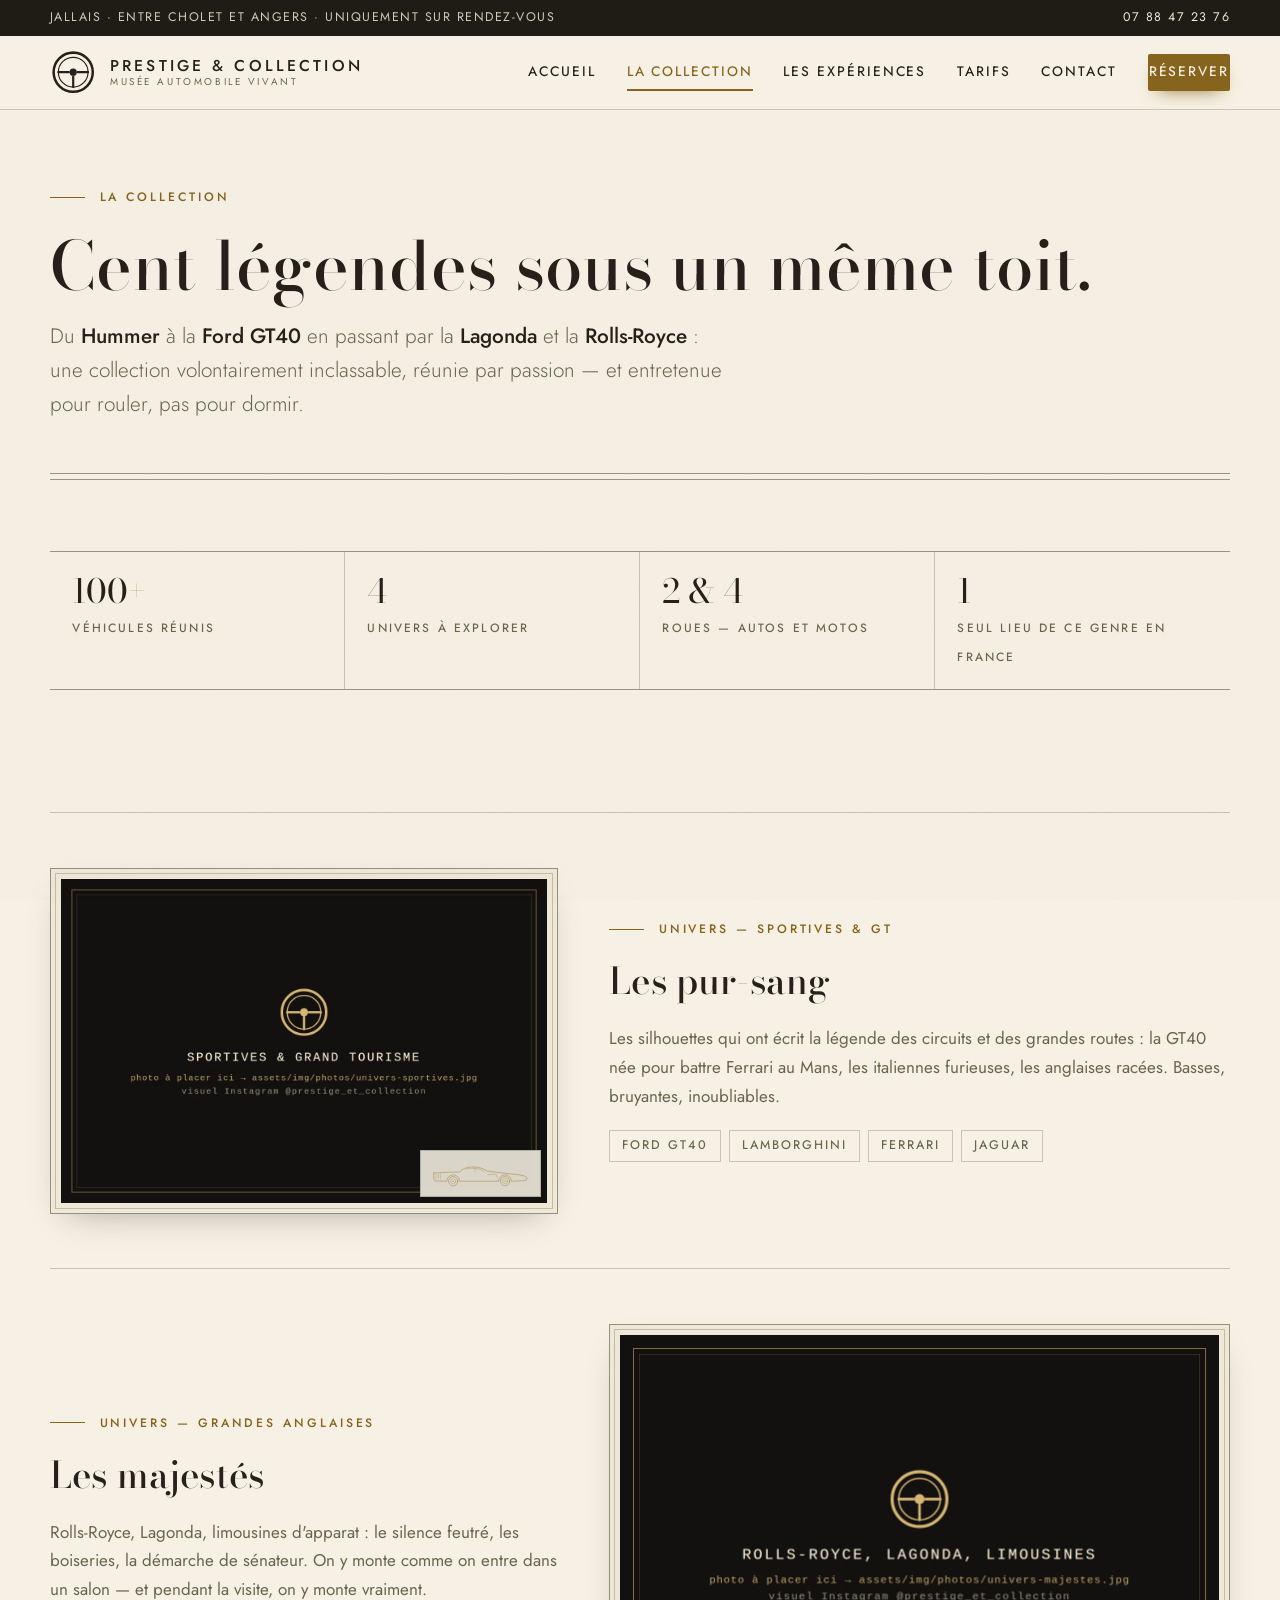
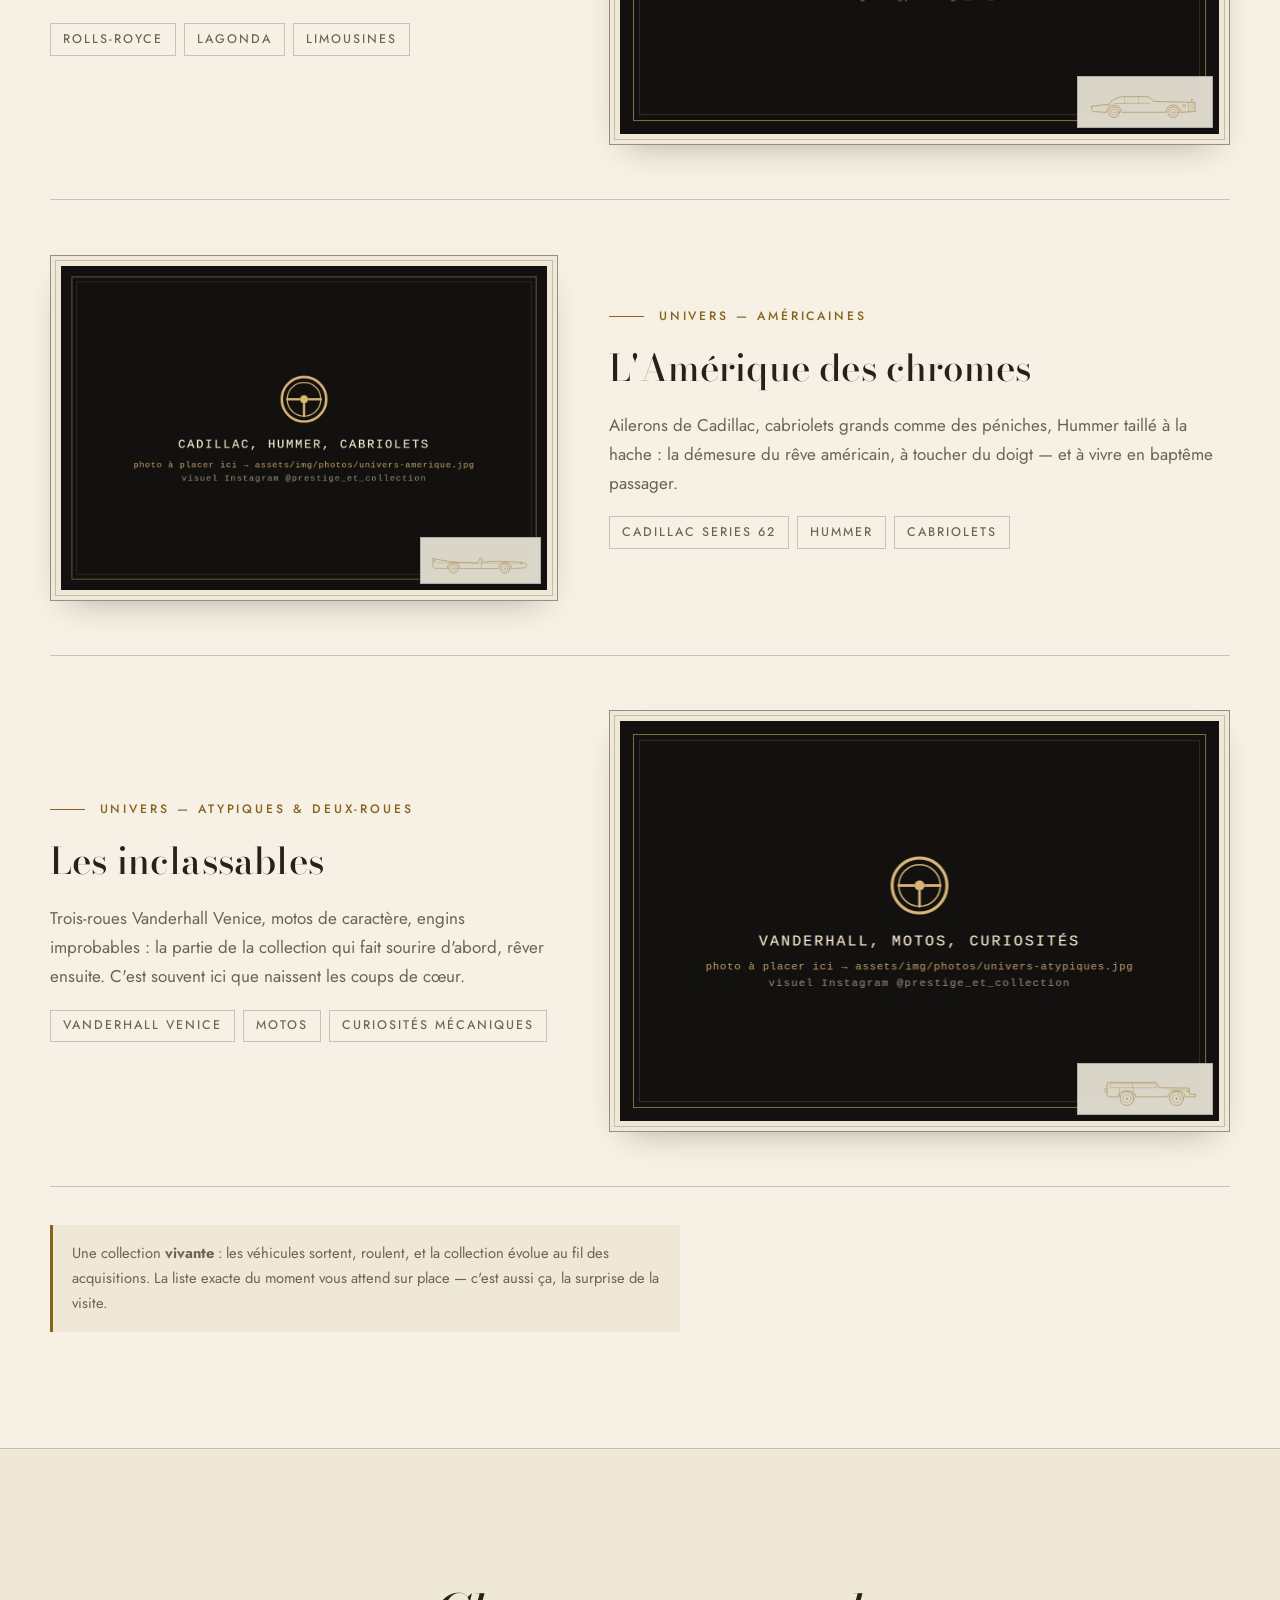
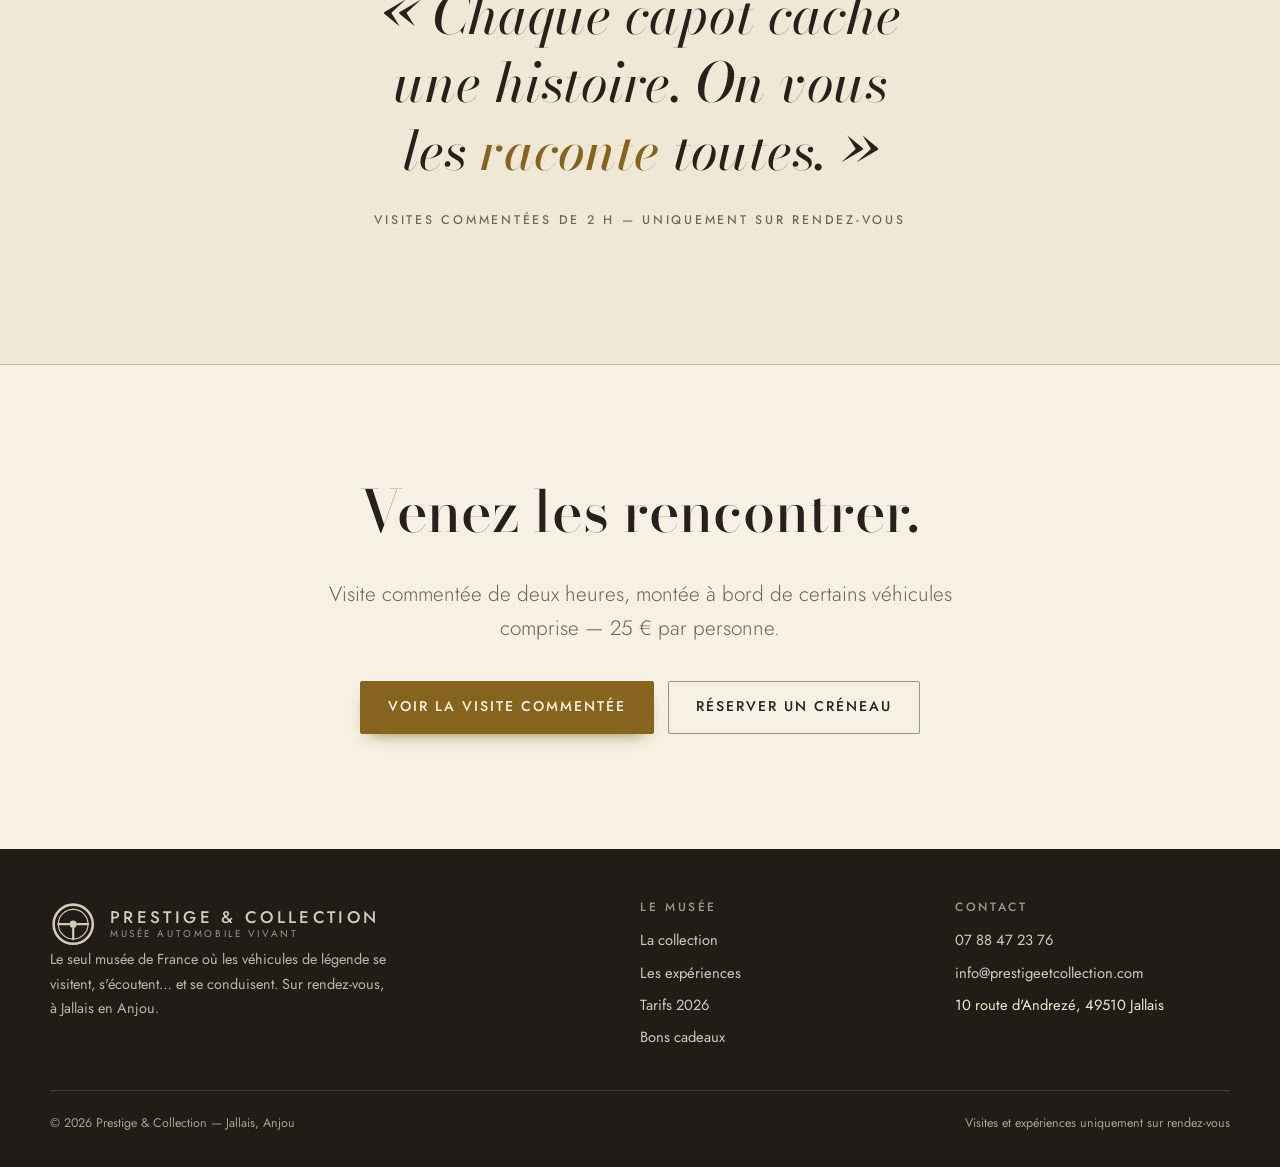
==== commit 20f5f332: "Câblage des photos Instagram : emplacements, cadres et mode d'emploi - Accueil (héros + 4 univers) e" ====
--- a/collection.html
+++ b/collection.html
@@ -136,7 +136,10 @@
 <section class="section" style="padding-top: clamp(2rem, 4vw, 3.5rem);">
   <div class="wrap">
     <div class="universe reveal">
-      <figure class="universe-art"><svg viewBox="0 0 640 210" aria-hidden="true"><use href="#car-racer"/></svg></figure>
+      <figure class="universe-art photo-frame">
+        <img src="assets/img/photos/univers-sportives.jpg" alt="Les sportives et grand tourisme de la collection" width="1200" height="800" loading="lazy">
+        <span class="photo-stamp" aria-hidden="true"><svg viewBox="0 0 640 210"><use href="#car-racer"/></svg></span>
+      </figure>
       <div>
         <p class="eyebrow">Univers — sportives &amp; GT</p>
         <h3>Les pur-sang</h3>
@@ -145,7 +148,10 @@
       </div>
     </div>
     <div class="universe reveal">
-      <figure class="universe-art"><svg viewBox="0 0 640 210" aria-hidden="true"><use href="#car-limo"/></svg></figure>
+      <figure class="universe-art photo-frame">
+        <img src="assets/img/photos/univers-majestes.jpg" alt="Les grandes anglaises et limousines de la collection" width="1200" height="800" loading="lazy">
+        <span class="photo-stamp" aria-hidden="true"><svg viewBox="0 0 640 210"><use href="#car-limo"/></svg></span>
+      </figure>
       <div>
         <p class="eyebrow">Univers — grandes anglaises</p>
         <h3>Les majestés</h3>
@@ -154,7 +160,10 @@
       </div>
     </div>
     <div class="universe reveal">
-      <figure class="universe-art"><svg viewBox="0 0 640 210" aria-hidden="true"><use href="#car-cab"/></svg></figure>
+      <figure class="universe-art photo-frame">
+        <img src="assets/img/photos/univers-amerique.jpg" alt="Les américaines de la collection" width="1200" height="800" loading="lazy">
+        <span class="photo-stamp" aria-hidden="true"><svg viewBox="0 0 640 210"><use href="#car-cab"/></svg></span>
+      </figure>
       <div>
         <p class="eyebrow">Univers — américaines</p>
         <h3>L'Amérique des chromes</h3>
@@ -163,7 +172,10 @@
       </div>
     </div>
     <div class="universe reveal">
-      <figure class="universe-art"><svg viewBox="0 0 640 210" aria-hidden="true"><use href="#car-4x4"/></svg></figure>
+      <figure class="universe-art photo-frame">
+        <img src="assets/img/photos/univers-atypiques.jpg" alt="Les véhicules atypiques et deux-roues de la collection" width="1200" height="800" loading="lazy">
+        <span class="photo-stamp" aria-hidden="true"><svg viewBox="0 0 640 210"><use href="#car-4x4"/></svg></span>
+      </figure>
       <div>
         <p class="eyebrow">Univers — atypiques &amp; deux-roues</p>
         <h3>Les inclassables</h3>
--- a/assets/css/style.css
+++ b/assets/css/style.css
@@ -939,3 +939,40 @@
 .mb-2 { margin-bottom: 2rem; }
 .center { text-align: center; }
 .muted { color: var(--ink-soft); }
+
+/* ---------- Photographies (visuels Instagram @prestige_et_collection) ---- */
+
+.photo-frame {
+  position: relative;
+  margin: 0;
+  padding: 10px;
+  background: var(--paper-raised);
+  border: 1px solid var(--line-strong);
+  box-shadow: inset 0 0 0 4px var(--paper-raised), inset 0 0 0 5px var(--line), var(--shadow);
+}
+.photo-frame img {
+  display: block;
+  width: 100%;
+  height: auto;
+  aspect-ratio: 3 / 2;
+  object-fit: cover;
+  filter: sepia(0.14) saturate(0.95) contrast(1.03);
+}
+.photo-frame.is-hero img { aspect-ratio: 16 / 10; }
+
+/* Tampon-gravure : le dessin de la maison, posé sur la photo */
+.photo-stamp {
+  position: absolute;
+  right: 1rem;
+  bottom: 1rem;
+  width: clamp(84px, 24%, 136px);
+  padding: 0.45rem 0.55rem 0.25rem;
+  background: color-mix(in srgb, var(--paper) 88%, transparent);
+  border: 1px solid var(--line);
+  color: var(--draw);
+  backdrop-filter: blur(2px);
+}
+.photo-stamp svg { display: block; }
+
+.universe-art.photo-frame { align-self: stretch; }
+.xp-side .photo-frame { margin-bottom: 0; }
